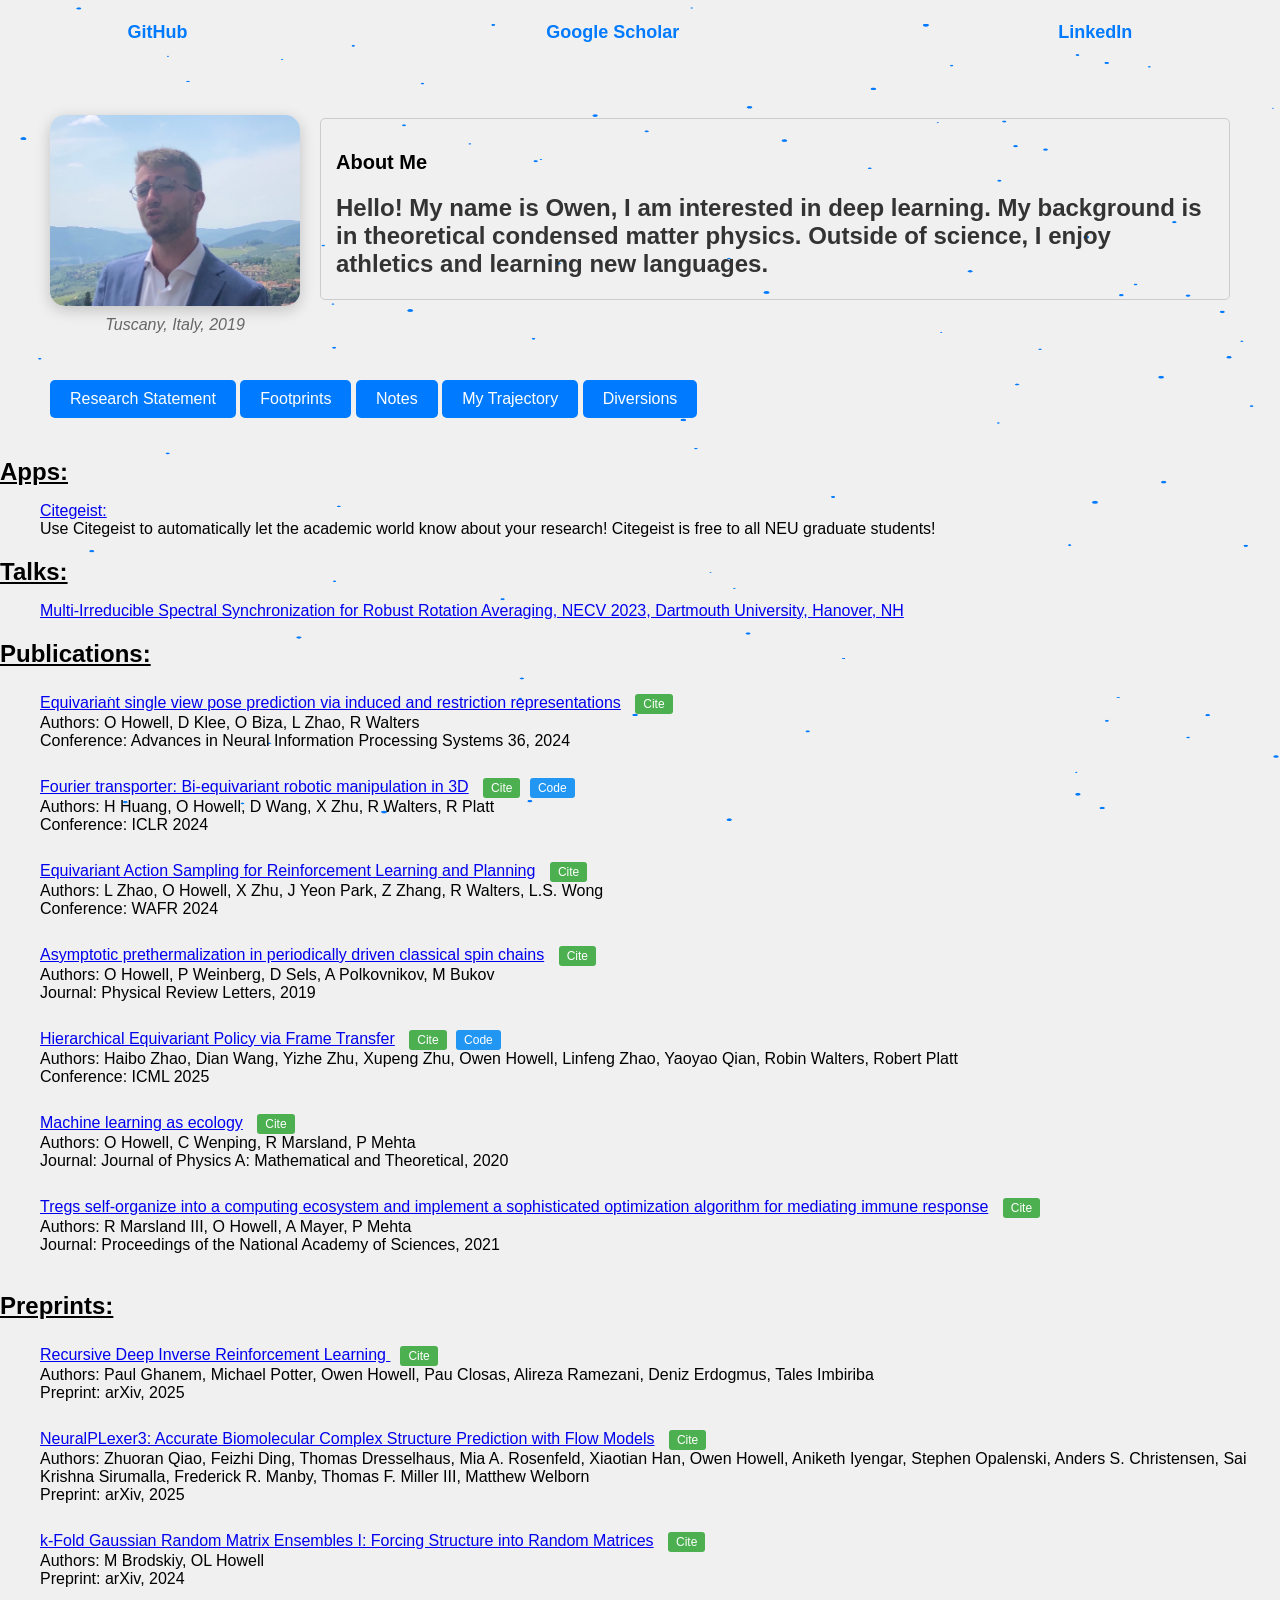
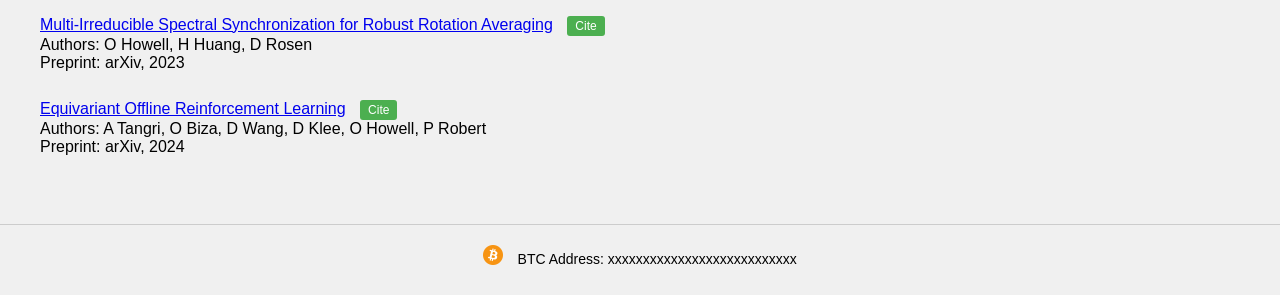
==== index.html @ 2f8e2d9c "update" ====
<!DOCTYPE html>
<html lang="en">
<head>
    <meta charset="UTF-8">
    <meta name="viewport" content="width=device-width, initial-scale=1.0">
    <title>See ya space cowboy</title>
    <style>
        body {
    margin: 0;
    overflow-y: auto; /* Enables vertical scrolling */
    font-family: Arial, sans-serif;
    background-color: #f0f0f0;
}


      #vectorField {
    position: absolute;
    top: 0;
    left: 0;
    width: 100%;
    height: 100%;
    z-index: -1;
}


        .content {
            position: relative;
            text-align: left;
            padding: 50px;
            z-index: 1;
            max-width: 1200px;
            margin: 0 auto;
        }

        .content img {
            max-width: 300px;
            border-radius: 15px;
            box-shadow: 0 4px 15px rgba(0, 0, 0, 0.2);
        }

        .content h1 {
            color: #333;
            margin-top: 20px;
            text-align: left;
        }

        .publications, .talks, .favorite-books, .footprints, .notes {
            margin-top: 20px;
            text-align: left;
        }

        .favorite-books-list, .footprints-gallery, .notes-list {
            display: none;
            list-style-type: none;
            padding: 0;
            margin-top: 10px;
            text-align: left;
        }

        .favorite-books-list li, .footprints-gallery li, .notes-list li {
            margin: 5px 0;
            text-align: left;
        }

        .trajectory-content {
            list-style-type: none;
            padding: 0;
            margin: 10px 0;
            text-align: left;
        }
        .trajectory-content li {
            margin: 5px 0;
            text-align: left;
        }


        button {
            margin-top: 10px;
            padding: 10px 20px;
            font-size: 16px;
            cursor: pointer;
            border: none;
            background-color: #007BFF;
            color: white;
            border-radius: 5px;
        }

        button:hover {
            background-color: #0056b3;
        }

        table {
            width: 100%;
            margin: 10px 0;
            text-align: center;
        }

        table td {
            padding: 10px;
        }

        table a {
            font-size: 18px;
            text-decoration: none;
            color: #007BFF;
            font-weight: bold;
        }

        table a:hover {
            text-decoration: underline;
        }

        .btc-section {
            text-align: left;
            margin-top: 50px;
        }

        .btc-section img {
            max-width: 100px;
            margin-bottom: 10px;
        }

        .btc-section p {
            font-size: 16px;
            color: #333;
        }

        /* Citation Modal Styles */
        .citation-modal {
            display: none;
            position: fixed;
            z-index: 1000;
            left: 0;
            top: 0;
            width: 100%;
            height: 100%;
            background-color: rgba(0,0,0,0.4);
        }

        .citation-modal-content {
            background-color: #fefefe;
            margin: 15% auto;
            padding: 20px;
            border: 1px solid #888;
            width: 80%;
            max-width: 600px;
            border-radius: 5px;
        }

        .citation-close {
            color: #aaa;
            float: right;
            font-size: 28px;
            font-weight: bold;
            cursor: pointer;
        }

        .citation-close:hover {
            color: black;
        }

        .cite-button {
            padding: 3px 8px;
            font-size: 12px;
            margin-left: 10px;
            background-color: #4CAF50;
            color: white;
            border: none;
            border-radius: 3px;
            cursor: pointer;
        }

        .cite-button:hover {
            background-color: #45a049;
        }

        .code-button {
            padding: 3px 8px;
            font-size: 12px;
            margin-left: 5px;
            background-color: #2196F3;
            color: white;
            border: none;
            border-radius: 3px;
            cursor: pointer;
        }

        .code-button:hover {
            background-color: #0b7dda;
        }

        .copy-button {
            padding: 5px 10px;
            font-size: 14px;
            margin-top: 10px;
            background-color: #2196F3;
            color: white;
            border: none;
            border-radius: 3px;
            cursor: pointer;
        }

        .copy-button:hover {
            background-color: #0b7dda;
        }

        .bibtex-content {
            background-color: #f5f5f5;
            padding: 15px;
            border-radius: 3px;
            font-family: monospace;
            white-space: pre-wrap;
            margin: 10px 0;
        }

        .publications h2, .talks h2, .favorite-books h2 {
            text-decoration: underline;
            margin-bottom: 15px;
        }

        .publications ul li, .talks ul li, .preprints ul li {
            margin-bottom: 15px;
        }
    </style>
</head>
<body>
    <table>
        <tr>
            <td><a href="https://github.com/owenhowell20" target="_blank">GitHub</a></td>
            <td><a href="https://scholar.google.com/citations?user=nPrWyREAAAAJ&hl=en" target="_blank">Google Scholar</a></td>
            <td><a href="https://www.linkedin.com/in/ohowell123/" target="_blank">LinkedIn</a></td>
        </tr>
    </table>


    <canvas id="vectorField"></canvas>



    <div class="content">
    <div style="display: flex; align-items: flex-start;">
    <div style="display: flex; flex-direction: column; align-items: center; margin-right: 20px;">
        <img src="photo.jpg" alt="Picture" style="max-width: 250px; max-height: 250px; border-radius: 15px; box-shadow: 0 4px 15px rgba(0, 0, 0, 0.2);">
        <p style="margin-top: 10px; font-style: italic; color: #666;">Tuscany, Italy, 2019</p>
    </div>
    <div style="border: 1px solid #ccc; padding: 15px; border-radius: 5px; margin-top: 3px; max-height: 150px; " >
        <h2 style="font-size: 20px;">About Me</h2>
        <h1 style="font-size: 24px;">Hello! My name is Owen, I am interested in deep learning. My background is in theoretical condensed matter physics. Outside of science, I enjoy athletics and learning new languages.</h1>
    </div>
    







    </div>



    
<div class="favorite-books">
<button onclick="toggleBooks()">Research Statement</button>
<button onclick="toggleFootprints()">Footprints</button>
<button onclick="toggleNotes()">Notes</button>
<button onclick="toggleTrajectory()">My Trajectory</button>
<button onclick="toggleDiversions()">Diversions</button>
<ul class="favorite-books-list" id="booksList">
<body>
    <h1 style="text-decoration: underline;">Neural Simulation</h1>
    <p>
    At the turn of the century, most of the laws of physics that govern the natural world had been established. 
    However, our ability to simulate the full complexity of these physical systems has remained elusive. Neural Network based simulation methods have the potential for fast simulation of physics of complex systems. The ability to simulate large, complex environments requires two key components:</p>
    <ul>
        <li>Neural scene representations</li>
        <li>Efficient generative training and inference</li>
    </ul>
    <p><strong>"Holy Grail":</strong> The ability to simulate a single human cell at ~2Å resolution </p>

    <h1 style="text-decoration: underline;">Neural Reasoning</h1>
    <p>
        Deep learning methods can now solve IMO/Putnam problems with considerable accuracy. 
        Computer-assisted proofs are an integral part of the mathematician's toolbox. 
        However, there appears to be no reason why neural methods need humans at all.
    </p>
    <p>
        Can problems in pure mathematics and theoretical physics be solved completely using neural reasoning 
        methods with no human 'hints'? I strongly suspect the answer is yes. Initially, machine learning methods 
        will require significant inductive bias to solve difficult problems. However, as both algorithms and 
        methods scale up, it may be possible to train a single model that can solve pr oblems that have confounded 
        humans since the dawn of history (e.g., the distribution of prime numbers) completely from scratch.
    </p>
    <p><strong>"Holy Grail":</strong> A human-verifiable proof of the Riemann Hypothesis, generated via a neural network.</p>
</body>
</ul>

<ul class="footprints-gallery" id="footprintsGallery" style="display: none; list-style-type: none; padding: 0; margin: 0; gap: 10px;">
<li>
    <div style="display: flex; flex-direction: column; align-items: center;">
        <img src="nyc.png" alt="Photo 1" style="max-width: 200px;"/>
        <p style="margin-top: 5px; font-style: italic; color: #666; font-size: 9px; line-height: 1.2;">NYC with good friend and collaborator <a href="https://lfzhao.com" target="_blank" style="color: #666; text-decoration: underline;">Linfeng Zhao</a></p>
    </div>
</li>
<li>
    <div style="display: flex; flex-direction: column; align-items: center;">
        <img src="shack.png" alt="Photo 2" style="max-width: 200px;"/>
        <p style="margin-top: 5px; font-style: italic; color: #666; font-size: 10px; line-height: 1.2;">In front of shack, central PA</p>
    </div>
</li>
<li>
    <div style="display: flex; flex-direction: column; align-items: center;">
        <img src="NOLA.png" alt="Photo 3" style="max-width: 200px;"/>
        <p style="margin-top: 5px; font-style: italic; color: #666; font-size: 10px; line-height: 1.2;">New Orleans for NeurIPS 2023 with good<br>friends and collaborators <a href="https://www.dianwang.io" target="_blank" style="color: #666; text-decoration: underline;">Dian Wang</a> and <a href="https://jypark0.github.io" target="_blank" style="color: #666; text-decoration: underline;">John Park</a></p>
    </div>
</li>
<li>
    <div style="display: flex; flex-direction: column; align-items: center;">
        <img src="nola_2024" alt="Photo 4" style="max-width: 200px;"/>
        <p style="margin-top: 5px; font-style: italic; color: #666; font-size: 10px; line-height: 1.2;">NOLA 2024</p>
    </div>
</li>
</ul>

            <ul class="notes-list" id="notesList" style="display: none; list-style-type: none; padding: 0; margin: 0; gap: 10px;">
            <li> I occasionally write down some of my thoughts. These notes are intended more for me than anyone else. That being said, if you think something is unclear or incorrect, or are interested in speaking, please drop me a line at howell.o@northeastern.edu.  </li>
            <li> <a href="On_Representations_of_Compact_Groups.pdf" target="_blank">Notes on Representation Theory of Compact Groups </a> </li>
            <li> <a href="RFC_Duals.pdf" target="_blank"> On Dual Groups of Ribbon Fusion Categories </a> </li>
            <li> <a href="RandomTensors.pdf" target="_blank"> Concentration Inequalities and Tensor Networks </a> </li>
            </ul>

           <div id="diversionsContent" style="display: none;">
            <h2 style="text-decoration: underline;">Diversions</h2>
            
            <h3 style="text-decoration: underline;">Books</h3>
            <p>I read mostly about politics and history.</p>
            <ul>
                <li><a href="https://mises.org/library/human-action-0" target="_blank">Human Action</a> by Ludwig von Mises. Written in 1940, this book is a classic in Austrian economics. It is probably the best argument for the free market system ever written. </li>
                <li><a href="https://ia801806.us.archive.org/12/items/america-against-america/America%20Against%20America.pdf" target="_blank">America Against America</a> by Wang Huning. This book is a classic in understanding modern Chinese politics. Since the late 1990s, Wang is one of the main idealogical leaders of the Chinese Communist Party. </li>
                <li><a href="https://eclass.asfa.gr/modules/document/file.php/AHT4113/Διάφορα/1.%20Mircea_Eliade%20A%20History%20of%20Religious%20Ideas%20--%20From%20the%20Stone%20Age%20to%20the%20Eleusinian%20Mysteries.pdf" target="_blank">A History of Religious Ideas</a> by Mircea Eliade</li>
                <li><a href="https://www.intuganda.org/wp-content/uploads/kanzu_intug/class24/From-Third-World-to-First-World_The-Singapore-Story-1965-2000-Lee-Kwan-Yew.pdf" target="_blank">From Third World to First</a> by Lee Kuan Yew. Lee Kuan Yew is the founder of Singapore. Under his leadership, Singapore went from a third world country to a first world country in a matter of decades. There is a (actually apocryphal, he never said it) quote attributed to Lee Kuan Yew that I really like: "The history of civilization is a perpetual challenge on each side by fascism and socialism/communism, the same way that Odysseus found himself between between Scylla and Charybdis"  - <a href="https://www.youtube.com/watch?v=kGDqLeRuyCA" target="_blank">Politics is not a game of cards...</a></li>
                <li><a href="https://mises.org/library/progress-and-decline" target="_blank">Progress and Decline</a> by Hans-Hermann Hoppe. Hoppe was a libertarian philosopher who was heavily influenced by the work of Ludwig von Mises. </li>
                <li><a href="https://archive.org/details/world-order-kissinger" target="_blank">World Order</a> by Henry Kissinger. This book lays out what many viewed as the role of the United States during the Cold War.</li>
                <li><a href="https://dokumen.pub/park-chung-hee-and-modern-korea-9780674659865-0674659864.html" target="_blank">Park Chung Hee and Modern Korea. This books is, in my opinion, the best background for understanding modern South Korean politics. I hope that US-South Korean diplomatic relations can be strengthened in the future.</a></li>
            </ul>
            
            <h3 style="text-decoration: underline;">Music</h3>
            <ul>
                <li><a href="https://www.youtube.com/watch?v=vOvXhyldUko&list=RDvOvXhyldUko&start_radio=1" target="_blank">Symphony No.5</a> by Mahler (Abbado, Lucerne Festival Orchestra 2004). This is my favorite symphony. </li>
                <li><a href="https://www.youtube.com/watch?v=XSsRrlM3tNg&list=RDXSsRrlM3tNg&start_radio=1" target="_blank">Клетка</a></li>
                <li><a href="https://www.youtube.com/watch?v=FDFqzVy2nI0" target="_blank">late night vibes</a> - Calm Vaporwave/Deep Ambient mix</li>
                <li><a href="https://www.youtube.com/watch?v=sA7BPdZgxGk&list=RDsA7BPdZgxGk&start_radio=1" target="_blank">Symphony No 3</a> by Mahler (Leonard Bernstein, 1972)</li>
                <li><a href="https://www.youtube.com/watch?v=EIQ6wLUeXN8&list=RDEIQ6wLUeXN8&start_radio=1" target="_blank">Fahrenheit</a></li>
                <li><a href="https://www.youtube.com/watch?v=amKt8ttja1E&list=RDamKt8ttja1E&start_radio=1" target="_blank">Nightstalker</a> and <a href="https://www.youtube.com/watch?v=-KkQrc7k00A&list=RD-KkQrc7k00A&start_radio=1" target="_blank">floating museum</a> from Ghost In The Shell (1995)</li>
                <li><a href="https://www.youtube.com/watch?v=tMgkt9jdjTU&list=RDtMgkt9jdjTU&start_radio=1" target="_blank">Kyoto</a>, <a href="https://www.youtube.com/watch?v=stgrSjynPKs&list=RDstgrSjynPKs&start_radio=1" target="_blank">Hurt</a>, and <a href="https://www.youtube.com/watch?v=ibcvCQs_Seg&list=RDibcvCQs_Seg&start_radio=1" target="_blank">UNKNOWN DEATH 2002</a> by Yung Lean</li>
                <li><a href="https://www.youtube.com/watch?v=nu58T7_9e1A&list=RDnu58T7_9e1A&start_radio=1" target="_blank">Filosofem</a>, <a href="https://www.youtube.com/watch?v=jyUeLgKrS50&list=RDjyUeLgKrS50&start_radio=1" target="_blank">War (Cover)</a>, <a href="https://www.youtube.com/watch?v=MYDBar-0M_4&list=RDMYDBar-0M_4&start_radio=1" target="_blank">War (instrumental)</a>, and <a href="https://www.youtube.com/watch?v=9emO9qo4FwE&list=RDjyUeLgKrS50&index=22" target="_blank">Freezing Moon</a> by Burzum</li>
                <li><a href="https://www.youtube.com/watch?v=zbQjtm-20Ak&list=RDzbQjtm-20Ak&start_radio=1" target="_blank">Boards of Canada - Music Has The Right To Children</a></li>
            </ul>
            
            <h3 style="text-decoration: underline;">Speeches</h3>
            <ul>
                <li><a href="https://www.youtube.com/watch?v=ouRbkBAOGEw" target="_blank">Kennedy Speech 1961 at Rice University</a> - "We choose to go to the Moon"</li>
                <li><a href="https://www.youtube.com/watch?v=cyZoUfNsUl8" target="_blank">Eisenhower Farewell Address</a> - Military Industrial Complex. This speech was President Eisenhower's warning about the dangers of the military industrial complex. </li>
                <li><a href="https://www.youtube.com/watch?v=REKbaA6USy4" target="_blank">Competition is for Losers</a> - Peter Thiel</li>
                <li><a href="https://www.youtube.com/watch?v=QC_3xnVOBjk" target="_blank">A World Split Apart</a> - Alexander Solzhenitsyn (Harvard Address)</li>
                <li><a href="https://www.youtube.com/watch?v=Qd4LJcSz8Vk" target="_blank">Nixon on Environmentalism</a> - Richard Nixon</li>
            </ul>

            <h3 style="text-decoration: underline;">Lectures</h3>
            <ul>
                <li><a href="https://www.youtube.com/watch?v=uIWUya3QfOQ" target="_blank">Introduction to Chern Simons Theory and Topology</a> - Edward Witten</li>
                <li><a href="https://www.youtube.com/watch?v=EjsVaRoAYUg" target="_blank">Reflection groups and monodromy</a> - Peter Sarnak (The Vinberg Lecture)</li>
            </ul>

            <h3 style="text-decoration: underline;">Films</h3>
            <ul>
                <li><a href="https://www.youtube.com/watch?v=eogpIG53Cis" target="_blank">Ghost in the Shell (1995)</a></li>
                <li><a href="https://www.youtube.com/watch?v=Auj_u7wEyw8" target="_blank">Akira (1988)</a></li>
                <li><a href="https://www.youtube.com/watch?v=04P1dCLvc_0" target="_blank">Blade Runner (1982)</a> - Soundtrack: <a href="https://www.youtube.com/watch?v=eSA3Q0Jf43Y&list=RDeSA3Q0Jf43Y&start_radio=1" target="_blank">Blade Runner Soundtrack</a>, <a href="https://www.youtube.com/watch?v=9qcjHLuoSXY&list=PLAA422C11A1F18EBA" target="_blank">Blade Runner Soundtrack Extended</a></li>
                <li><a href="https://www.youtube.com/watch?v=BGeW6Nc6IMQ" target="_blank">The Matrix (1999)</a></li>
                <li><a href="https://www.youtube.com/watch?v=LDsk1GVCvDo" target="_blank">Tron (1982)</a></li>
            </ul>

            <h3 style="text-decoration: underline;">Other</h3>
            <ul>
                <li><a href="https://www.youtube.com/watch?v=kkVV8MGiN-E" target="_blank">Ramon Dekkers vs Den Muangsurin</a></li>
                <li><a href="https://www.youtube.com/watch?v=Bo5OV_OPQMY" target="_blank">Rittidej Kerdpayak vs Neung Ubon Sit Lerchai</a></li>
                <li><a href="https://www.youtube.com/watch?v=gYZlYcHlWZ8" target="_blank">Superlek Sorn Esarn vs Rainbow Sor Prantalay</a></li>
                <li><a href="https://www.youtube.com/watch?v=OyQQu_xgSfM" target="_blank">Lamnamoon Sor Sumalee vs Rittidej Kerdpayak</a> </li>
                <li><a href="https://www.youtube.com/watch?v=B0ungmJ-KAo" target="_blank">Ramon Dekkers vs Coban 2</a></li>
                <li><a href="https://www.youtube.com/watch?v=zX9nETSWS-g" target="_blank">Neuthoranee Tongraja vs Den Muangsurin</a></li>
            </ul>

        </div>

        <ul class="trajectory-content" id="trajectoryContent" style="display: none;">
            <li>Education: <a href="https://www.bu.edu" target="_blank">BU</a> → <a href="https://www.uchicago.edu" target="_blank">University of Chicago</a> → <a href="https://www.northeastern.edu" target="_blank">NEU</a></li>
            <li>Professional Experience: <a href="https://www.mpib-berlin.mpg.de" target="_blank">Max Planck Institute</a> → <a href="https://www.iambic.ai" target="_blank">Iambic</a> → <a href="https://rai-inst.com" target="_blank">Boston Dynamics AI Institute</a></li>
            <li>Research Summary: I am interested in deep learning, specifically applied to problems in physical science.</li>
            <li>Special Thanks: I would like to express my sincere gratitude to the National Science Foundation (and the U.S. taxpayer) for generous financial support.</li>
            </ul>



        </div>



        <button id="backToPublications" style="display:none;" onclick="showPublications()">Back to Publications</button>
    </div>



<div class="publications" id="publications" style="margin-top: -30px;">

<h2 style="text-decoration: underline;">Apps:</h2>

<ul>
<a href="https://citegeist.vercel.app/login" target="_blank">
Citegeist:
</a>
<br>
Use Citegeist to automatically let the academic world know about your research! Citegeist is free to all NEU graduate students! <br>
</ul>



<h2 style="text-decoration: underline;">Talks:</h2>
<ul>
    <a href="https://www.youtube.com/watch?v=cNdU0BSmRq4" target="_blank">
        Multi-Irreducible Spectral Synchronization for Robust Rotation Averaging, NECV 2023, Dartmouth University, Hanover, NH
    </a>
</ul>
    
<h2 style="text-decoration: underline;">Publications:</h2>
<ul>

<a href="https://proceedings.neurips.cc/paper_files/paper/2023/hash/93b3d975f9a2448964a906199db98a9d-Abstract-Conference.html" target="_blank">Equivariant single view pose prediction via induced and restriction representations</a>
<button class="cite-button" onclick="openCitationModal('neurips2023')">Cite</button><br>
Authors: O Howell, D Klee, O Biza, L Zhao, R Walters<br>
Conference: Advances in Neural Information Processing Systems 36, 2024<br><br>

<a href="https://haojhuang.github.io/fourtran_page/" target="_blank">Fourier transporter: Bi-equivariant robotic manipulation in 3D</a>
<button class="cite-button" onclick="openCitationModal('iclr2024')">Cite</button>
<button class="code-button" onclick="window.open('https://github.com/owenhowell20/fourtran', '_blank')">Code</button><br>
Authors: H Huang, O Howell, D Wang, X Zhu, R Walters, R Platt<br>
Conference: ICLR 2024<br><br>

<a href="https://www.arxiv.org/abs/2412.12237" target="_blank">Equivariant Action Sampling for Reinforcement Learning and Planning</a>
<button class="cite-button" onclick="openCitationModal('wafr2024')">Cite</button><br>
Authors: L Zhao, O Howell, X Zhu, J Yeon Park, Z Zhang, R Walters,  L.S. Wong<br>
Conference: WAFR 2024<br><br>

<a href="https://journals.aps.org/prl/abstract/10.1103/PhysRevLett.122.010602" target="_blank">Asymptotic prethermalization in periodically driven classical spin chains</a>
<button class="cite-button" onclick="openCitationModal('prl2019')">Cite</button><br>
Authors: O Howell, P Weinberg, D Sels, A Polkovnikov, M Bukov<br>
Journal: Physical Review Letters, 2019<br><br>

<a href="https://arxiv.org/abs/2502.05728" target="_blank">Hierarchical Equivariant Policy via Frame Transfer</a>
<button class="cite-button" onclick="openCitationModal('icml2025')">Cite</button>
<button class="code-button" onclick="window.open('https://github.com/owenhowell20/hierarchical-equivariant-policy', '_blank')">Code</button><br>
Authors: Haibo Zhao, Dian Wang, Yizhe Zhu, Xupeng Zhu, Owen Howell, Linfeng Zhao, Yaoyao Qian, Robin Walters, Robert Platt<br>
Conference: ICML 2025 <br><br>


<a href="https://iopscience.iop.org/article/10.1088/1751-8121/ab956e/meta" target="_blank">Machine learning as ecology</a>
<button class="cite-button" onclick="openCitationModal('jpa2020')">Cite</button><br>
Authors: O Howell, C Wenping, R Marsland, P Mehta<br>
Journal: Journal of Physics A: Mathematical and Theoretical, 2020<br><br>


<a href="https://www.pnas.org/content/118/1/e2011709118" target="_blank">Tregs self-organize into a computing ecosystem and implement a sophisticated optimization algorithm for mediating immune response</a>
<button class="cite-button" onclick="openCitationModal('pnas2021')">Cite</button><br>
Authors: R Marsland III, O Howell, A Mayer, P Mehta<br>
Journal: Proceedings of the National Academy of Sciences, 2021<br><br>

</ul>


<h2 style="text-decoration: underline;">Preprints:</h2>
<ul>

<a href="https://arxiv.org/abs/2504.13241" target="_blank">Recursive Deep Inverse Reinforcement Learning </a>
<button class="cite-button" onclick="openCitationModal('arxiv2025_rdirl')">Cite</button><br>
Authors: Paul Ghanem, Michael Potter, Owen Howell, Pau Closas, Alireza Ramezani, Deniz Erdogmus, Tales Imbiriba <br>
Preprint: arXiv, 2025<br><br>

<a href="https://arxiv.org/abs/2412.10743" target="_blank">NeuralPLexer3: Accurate Biomolecular Complex Structure Prediction with Flow Models</a>
<button class="cite-button" onclick="openCitationModal('arxiv2025_neuralplexer')">Cite</button><br>
Authors: Zhuoran Qiao, Feizhi Ding, Thomas Dresselhaus, Mia A. Rosenfeld, Xiaotian Han, Owen Howell, Aniketh Iyengar, Stephen Opalenski, Anders S. Christensen, Sai Krishna Sirumalla, Frederick R. Manby, Thomas F. Miller III, Matthew Welborn<br>
Preprint: arXiv, 2025<br><br>

<a href="https://arxiv.org/abs/2405.01727" target="_blank">k-Fold Gaussian Random Matrix Ensembles I: Forcing Structure into Random Matrices</a>
<button class="cite-button" onclick="openCitationModal('arxiv2024_kfold')">Cite</button><br>
Authors: M Brodskiy, OL Howell<br>
Preprint: arXiv, 2024<br><br>

<a href="https://arxiv.org/abs/2311.16544" target="_blank">Multi-Irreducible Spectral Synchronization for Robust Rotation Averaging</a>
<button class="cite-button" onclick="openCitationModal('arxiv2023_multiirreducible')">Cite</button><br>
Authors: O Howell, H Huang, D Rosen<br>
Preprint: arXiv, 2023<br><br>

<a href="https://arxiv.org/abs/2406.13961" target="_blank">Equivariant Offline Reinforcement Learning</a>
<button class="cite-button" onclick="openCitationModal('arxiv2024_equivariant')">Cite</button><br>
Authors: A Tangri, O Biza, D Wang, D Klee, O Howell, P Robert<br>
Preprint: arXiv, 2024<br><br>
</ul>






</div>

        



    <script>
        const canvas = document.getElementById('vectorField');
        const ctx = canvas.getContext('2d');

        function resizeCanvas() {
    canvas.width = document.documentElement.scrollWidth; // Full page width
    canvas.height = document.documentElement.scrollHeight; // Full page height
    }

       // Resize the canvas initially and whenever the window resizes
    resizeCanvas();
    window.addEventListener('resize', resizeCanvas);




    const particles = [];

    function createParticles() {
    particles.length = 0; // Clear existing particles
    const particleCount = Math.max(100, Math.ceil((canvas.width * canvas.height) / 50000)); // Dynamic count
    for (let i = 0; i < particleCount; i++) {
        particles.push({
            x: Math.random() * canvas.width,
            y: Math.random() * canvas.height,
            vx: Math.random() * 2 - 1,
            vy: Math.random() * 2 - 1,
            size: Math.random() * 2 + 1
        });
    }
}



        function drawParticles() {
            ctx.clearRect(0, 0, canvas.width, canvas.height);

            particles.forEach(p => {
                ctx.beginPath();
                ctx.arc(p.x, p.y, p.size, 0, Math.PI * 2);
                ctx.fillStyle = '#007BFF';
                ctx.fill();
                ctx.closePath();

                p.x += p.vx;
                p.y += p.vy;

                if (p.x < 0 || p.x > canvas.width) p.vx *= -1;
                if (p.y < 0 || p.y > canvas.height) p.vy *= -1;
            });
        }

        function interactParticles(mouseX, mouseY) {
            particles.forEach(p => {
                const dx = p.x - mouseX;
                const dy = p.y - mouseY;
                const dist = Math.sqrt(dx * dx + dy * dy);

                if (dist < 150) {
                    const angle = Math.atan2(dy, dx);
                    const force = (150 - dist) / 150;
                    p.vx += Math.cos(angle) * force * 2;
                    p.vy += Math.sin(angle) * force * 2;
                }
            });
        }

        function toggleTrajectory() {
            const trajectoryContent = document.getElementById('trajectoryContent');
            const publications = document.getElementById('publications');
            const booksList = document.getElementById('booksList');
            const footprintsGallery = document.getElementById('footprintsGallery');
            const notesList = document.getElementById('notesList');
            const diversionsContent = document.getElementById('diversionsContent');
            const backButton = document.getElementById('backToPublications');

            // Hide all other sections
            publications.style.display = 'none';
            booksList.style.display = 'none';
            footprintsGallery.style.display = 'none';
            notesList.style.display = 'none';
            diversionsContent.style.display = 'none';

            // Show trajectory section
            trajectoryContent.style.display = 'block';
            backButton.style.display = 'block';
        }

        function toggleBooks() {
            const booksList = document.getElementById('booksList');
            const publications = document.getElementById('publications');
            const footprintsGallery = document.getElementById('footprintsGallery');
            const notesList = document.getElementById('notesList');
            const trajectoryContent = document.getElementById('trajectoryContent');
            const diversionsContent = document.getElementById('diversionsContent');
            const backButton = document.getElementById('backToPublications');

            // Hide all other sections
            publications.style.display = 'none';
            footprintsGallery.style.display = 'none';
            notesList.style.display = 'none';
            trajectoryContent.style.display = 'none';
            diversionsContent.style.display = 'none';

            // Toggle books section
            booksList.style.display = booksList.style.display === 'none' ? 'block' : 'block';
            backButton.style.display = 'block';
        }

        function toggleFootprints() {
            const footprintsGallery = document.getElementById('footprintsGallery');
            const publications = document.getElementById('publications');
            const booksList = document.getElementById('booksList');
            const notesList = document.getElementById('notesList');
            const trajectoryContent = document.getElementById('trajectoryContent');
            const diversionsContent = document.getElementById('diversionsContent');
            const backButton = document.getElementById('backToPublications');

            // Hide all other sections
            publications.style.display = 'none';
            booksList.style.display = 'none';
            notesList.style.display = 'none';
            trajectoryContent.style.display = 'none';
            diversionsContent.style.display = 'none';

            // Toggle footprints section
            footprintsGallery.style.display = footprintsGallery.style.display === 'none' ? 'flex' : 'flex';
            backButton.style.display = 'block';
        }

        function toggleNotes() {
            const notesList = document.getElementById('notesList');
            const publications = document.getElementById('publications');
            const booksList = document.getElementById('booksList');
            const footprintsGallery = document.getElementById('footprintsGallery');
            const trajectoryContent = document.getElementById('trajectoryContent');
            const diversionsContent = document.getElementById('diversionsContent');
            const backButton = document.getElementById('backToPublications');

            // Hide all other sections
            publications.style.display = 'none';
            booksList.style.display = 'none';
            footprintsGallery.style.display = 'none';
            trajectoryContent.style.display = 'none';
            diversionsContent.style.display = 'none';

            // Toggle notes section
            notesList.style.display = notesList.style.display === 'none' ? 'block' : 'block';
            backButton.style.display = 'block';
        }

        function toggleDiversions() {
            const diversionsContent = document.getElementById('diversionsContent');
            const publications = document.getElementById('publications');
            const booksList = document.getElementById('booksList');
            const footprintsGallery = document.getElementById('footprintsGallery');
            const notesList = document.getElementById('notesList');
            const trajectoryContent = document.getElementById('trajectoryContent');
            const backButton = document.getElementById('backToPublications');

            // Hide all other sections
            publications.style.display = 'none';
            booksList.style.display = 'none';
            footprintsGallery.style.display = 'none';
            notesList.style.display = 'none';
            trajectoryContent.style.display = 'none';

            // Toggle diversions section
            diversionsContent.style.display = diversionsContent.style.display === 'none' ? 'block' : 'block';
            backButton.style.display = 'block';
        }

        function showPublications() {
            const publications = document.getElementById('publications');
            const booksList = document.getElementById('booksList');
            const footprintsGallery = document.getElementById('footprintsGallery');
            const notesList = document.getElementById('notesList');
            const trajectoryContent = document.getElementById('trajectoryContent');
            const diversionsContent = document.getElementById('diversionsContent');
            const backButton = document.getElementById('backToPublications');

            // Show publications and hide all other sections
            publications.style.display = 'block';
            booksList.style.display = 'none';
            footprintsGallery.style.display = 'none';
            notesList.style.display = 'none';
            trajectoryContent.style.display = 'none';
            diversionsContent.style.display = 'none';
            backButton.style.display = 'none';
        }

                  // Account for mouse movement in relation to the scroll position
        document.addEventListener('mousemove', (event) => {
            const mouseX = event.clientX + window.scrollX; // Include horizontal scroll
            const mouseY = event.clientY + window.scrollY; // Include vertical scroll
            interactParticles(mouseX, mouseY);
        });

        createParticles();
        setInterval(drawParticles, 16);

        document.querySelectorAll('a').forEach(link => {
            link.addEventListener('click', function(event) {
                event.stopPropagation(); // Prevents interference from other event handlers
            });
        });
    </script>

    <!-- Citation Modal -->
    <div id="citationModal" class="citation-modal">
        <div class="citation-modal-content">
            <span class="citation-close" onclick="closeCitationModal()">&times;</span>
            <h3>BibTeX Citation</h3>
            <div id="bibtexContent" class="bibtex-content"></div>
            <button class="copy-button" onclick="copyToClipboard()">Copy to Clipboard</button>
        </div>
    </div>

    <script>
        // Citation data object
        const citations = {
            'neurips2023': `@inproceedings{howell2023equivariant,
  title={Equivariant single view pose prediction via induced and restriction representations},
  author={Howell, Owen and Klee, Daniel and Biza, Ondrej and Zhao, Linfeng and Walters, Robin},
  booktitle={Advances in Neural Information Processing Systems},
  year={2024}
}`,
            'iclr2024': `@inproceedings{huang2024fourier,
  title={Fourier transporter: Bi-equivariant robotic manipulation in 3D},
  author={Huang, Hao and Howell, Owen and Wang, Dian and Zhu, Xupeng and Walters, Robin and Platt, Robert},
  booktitle={International Conference on Learning Representations},
  year={2024}
}`,
            'wafr2024': `@inproceedings{zhao2024equivariant,
  title={Equivariant Action Sampling for Reinforcement Learning and Planning},
  author={Zhao, Linfeng and Howell, Owen and Zhu, Xupeng and Park, J Yeon and Zhang, Zhenyu and Walters, Robin and Wong, L.S.},
  booktitle={Workshop on the Algorithmic Foundations of Robotics},
  year={2024}
}`,
            'prl2019': `@article{howell2019asymptotic,
  title={Asymptotic prethermalization in periodically driven classical spin chains},
  author={Howell, Owen and Weinberg, Phillip and Sels, Dries and Polkovnikov, Anatoli and Bukov, Marin},
  journal={Physical Review Letters},
  volume={122},
  number={1},
  pages={010602},
  year={2019},
  publisher={APS}
}`,
            'icml2025': `@inproceedings{zhao2025hierarchical,
  title={Hierarchical Equivariant Policy via Frame Transfer},
  author={Zhao, Haibo and Wang, Dian and Zhu, Yizhe and Zhu, Xupeng and Howell, Owen and Zhao, Linfeng and Qian, Yaoyao and Walters, Robin and Platt, Robert},
  booktitle={International Conference on Machine Learning},
  year={2025}
}`,
            'jpa2020': `@article{howell2020machine,
  title={Machine learning as ecology},
  author={Howell, Owen and Wenping, Chen and Marsland, Robert and Mehta, Pankaj},
  journal={Journal of Physics A: Mathematical and Theoretical},
  year={2020},
  publisher={IOP Publishing}
}`,
            'pnas2021': `@article{marsland2021tregs,
  title={Tregs self-organize into a computing ecosystem and implement a sophisticated optimization algorithm for mediating immune response},
  author={Marsland III, Robert and Howell, Owen and Mayer, Aleena and Mehta, Pankaj},
  journal={Proceedings of the National Academy of Sciences},
  volume={118},
  number={1},
  pages={e2011709118},
  year={2021},
  publisher={National Acad Sciences}
}`,
            'arxiv2025_rdirl': `@article{ghanem2025recursive,
  title={Recursive Deep Inverse Reinforcement Learning},
  author={Ghanem, Paul and Potter, Michael and Howell, Owen and Closas, Pau and Ramezani, Alireza and Erdogmus, Deniz and Imbiriba, Tales},
  journal={arXiv preprint arXiv:2504.13241},
  year={2025}
}`,
            'arxiv2025_neuralplexer': `@article{qiao2025neuralplexer3,
  title={NeuralPLexer3: Accurate Biomolecular Complex Structure Prediction with Flow Models},
  author={Qiao, Zhuoran and Ding, Feizhi and Dresselhaus, Thomas and Rosenfeld, Mia A. and Han, Xiaotian and Howell, Owen and Iyengar, Aniketh and Opalenski, Stephen and Christensen, Anders S. and Sirumalla, Sai Krishna and Manby, Frederick R. and Miller III, Thomas F. and Welborn, Matthew},
  journal={arXiv preprint arXiv:2412.10743},
  year={2025}
}`,
            'arxiv2024_kfold': `@article{brodskiy2024kfold,
  title={k-Fold Gaussian Random Matrix Ensembles I: Forcing Structure into Random Matrices},
  author={Brodskiy, M and Howell, OL},
  journal={arXiv preprint arXiv:2405.01727},
  year={2024}
}`,
            'arxiv2023_multiirreducible': `@article{howell2023multiirreducible,
  title={Multi-Irreducible Spectral Synchronization for Robust Rotation Averaging},
  author={Howell, Owen and Huang, Hao and Rosen, David},
  journal={arXiv preprint arXiv:2311.16544},
  year={2023}
}`,
            'arxiv2024_equivariant': `@article{tangri2024equivariant,
  title={Equivariant Offline Reinforcement Learning},
  author={Tangri, A and Biza, O and Wang, D and Klee, D and Howell, O and Robert, P},
  journal={arXiv preprint arXiv:2406.13961},
  year={2024}
}`
        };

        // Function to open citation modal
        function openCitationModal(citationKey) {
            const modal = document.getElementById('citationModal');
            const bibtexContent = document.getElementById('bibtexContent');
            bibtexContent.textContent = citations[citationKey];
            modal.style.display = 'block';
        }

        // Function to close citation modal
        function closeCitationModal() {
            const modal = document.getElementById('citationModal');
            modal.style.display = 'none';
        }

        // Function to copy BibTeX to clipboard
        function copyToClipboard() {
            const bibtexContent = document.getElementById('bibtexContent');
            navigator.clipboard.writeText(bibtexContent.textContent)
                .then(() => {
                    const copyButton = document.querySelector('.copy-button');
                    const originalText = copyButton.textContent;
                    copyButton.textContent = 'Copied!';
                    setTimeout(() => {
                        copyButton.textContent = originalText;
                    }, 2000);
                })
                .catch(err => {
                    console.error('Failed to copy text: ', err);
                });
        }

        // Close modal when clicking outside
        window.onclick = function(event) {
            const modal = document.getElementById('citationModal');
            if (event.target == modal) {
                closeCitationModal();
            }
        }
    </script>

    <div class="btc-section" style="text-align: center; margin-top: 50px; padding: 20px; border-top: 1px solid #ccc;">
        <img src="Bitcoin.svg.png" alt="Bitcoin Logo" style="max-width: 20px; vertical-align: middle;">
        <span style="margin-left: 10px; font-size: 14px;">BTC Address: xxxxxxxxxxxxxxxxxxxxxxxxxxx</span>
    </div>
</body>
</html>
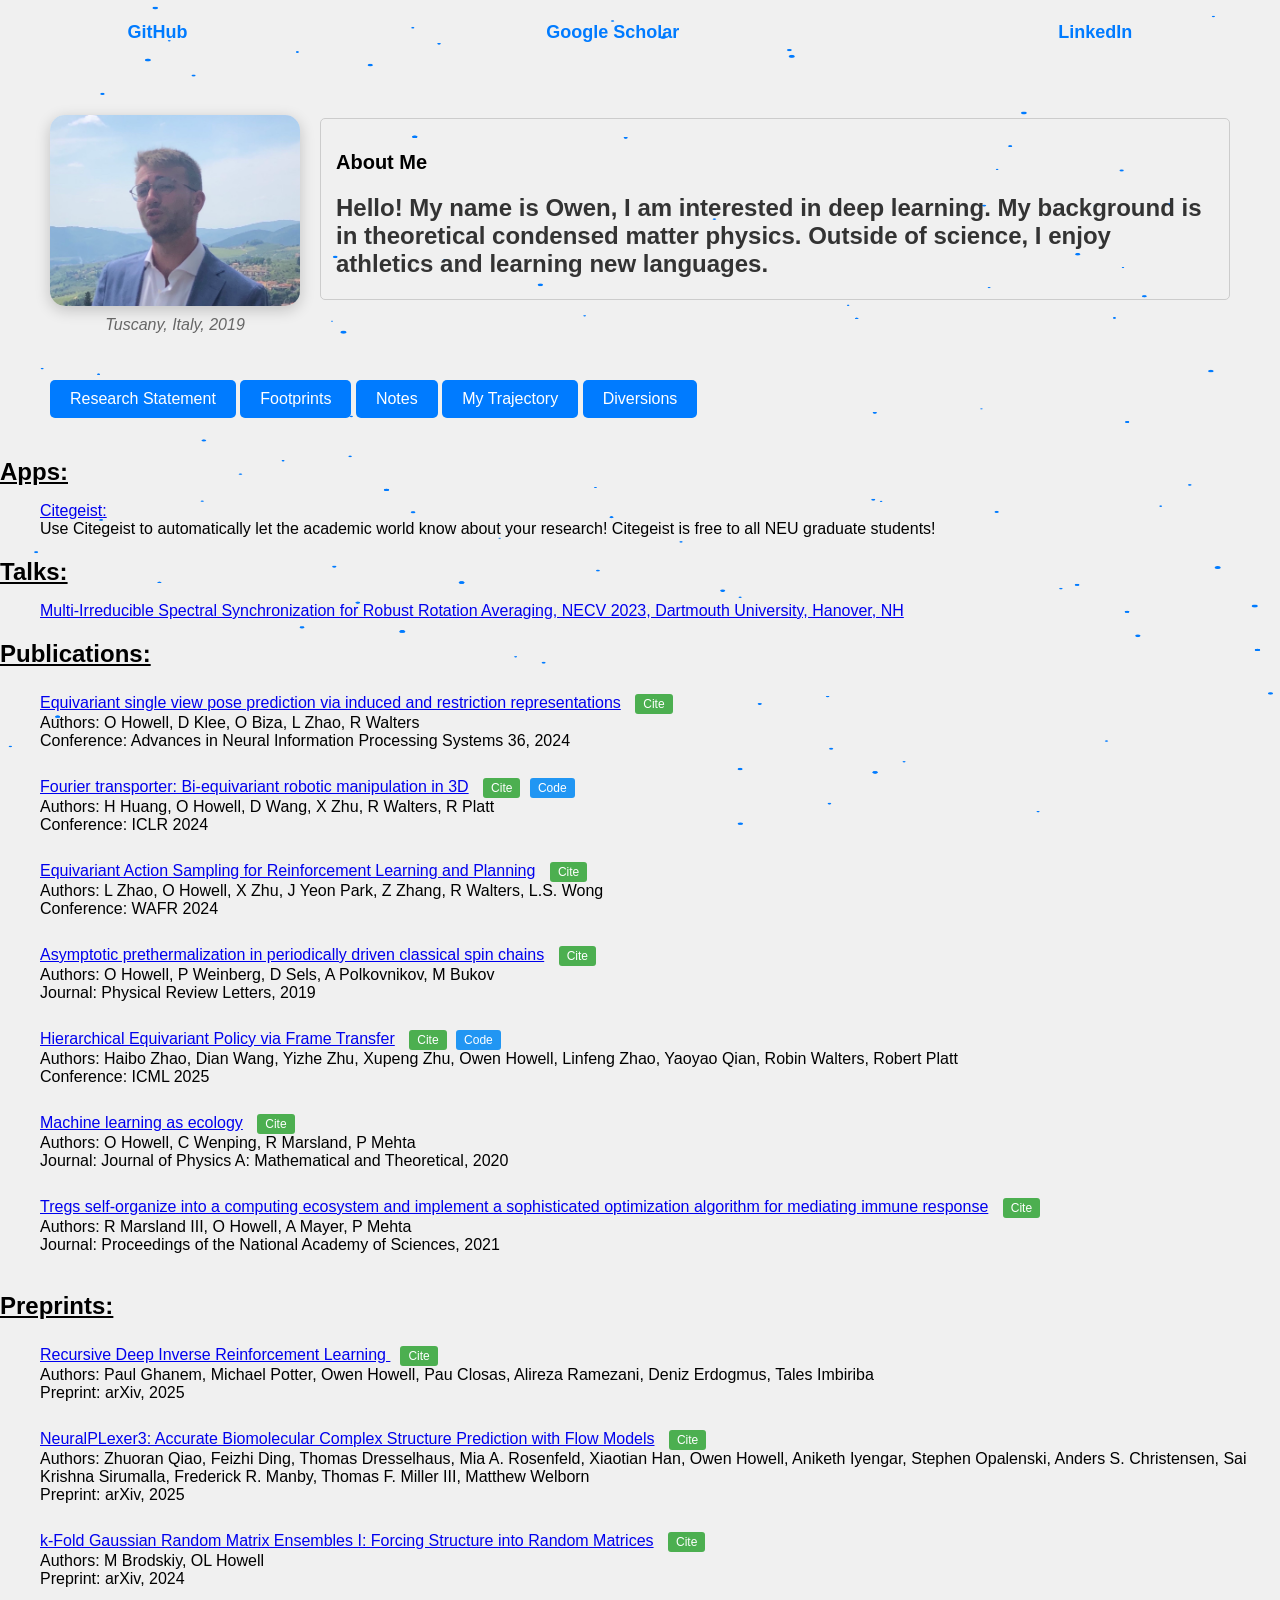
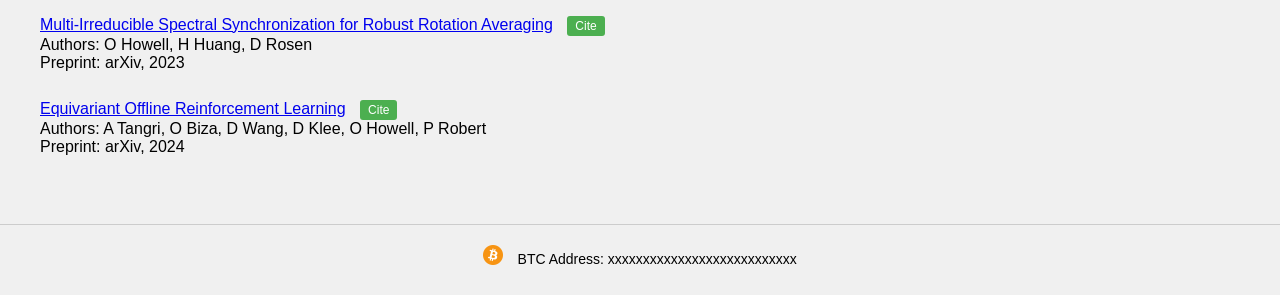
==== commit 1a683723: "update" ====
--- a/index.html
+++ b/index.html
@@ -377,8 +377,8 @@
                 <li><a href="https://www.youtube.com/watch?v=eogpIG53Cis" target="_blank">Ghost in the Shell (1995)</a></li>
                 <li><a href="https://www.youtube.com/watch?v=Auj_u7wEyw8" target="_blank">Akira (1988)</a></li>
                 <li><a href="https://www.youtube.com/watch?v=04P1dCLvc_0" target="_blank">Blade Runner (1982)</a> - Soundtrack: <a href="https://www.youtube.com/watch?v=eSA3Q0Jf43Y&list=RDeSA3Q0Jf43Y&start_radio=1" target="_blank">Blade Runner Soundtrack</a>, <a href="https://www.youtube.com/watch?v=9qcjHLuoSXY&list=PLAA422C11A1F18EBA" target="_blank">Blade Runner Soundtrack Extended</a></li>
-                <li><a href="https://www.youtube.com/watch?v=BGeW6Nc6IMQ" target="_blank">The Matrix (1999)</a></li>
-                <li><a href="https://www.youtube.com/watch?v=LDsk1GVCvDo" target="_blank">Tron (1982)</a></li>
+                <li><a href="https://www.youtube.com/watch?v=BGeW6Nc6IMQ" target="_blank">Strangeness Minus Three</a></li>
+                <li><a href="https://www.youtube.com/watch?v=LDsk1GVCvDo" target="_blank">Ghost in the Shell</a></li>
             </ul>
 
             <h3 style="text-decoration: underline;">Other</h3>
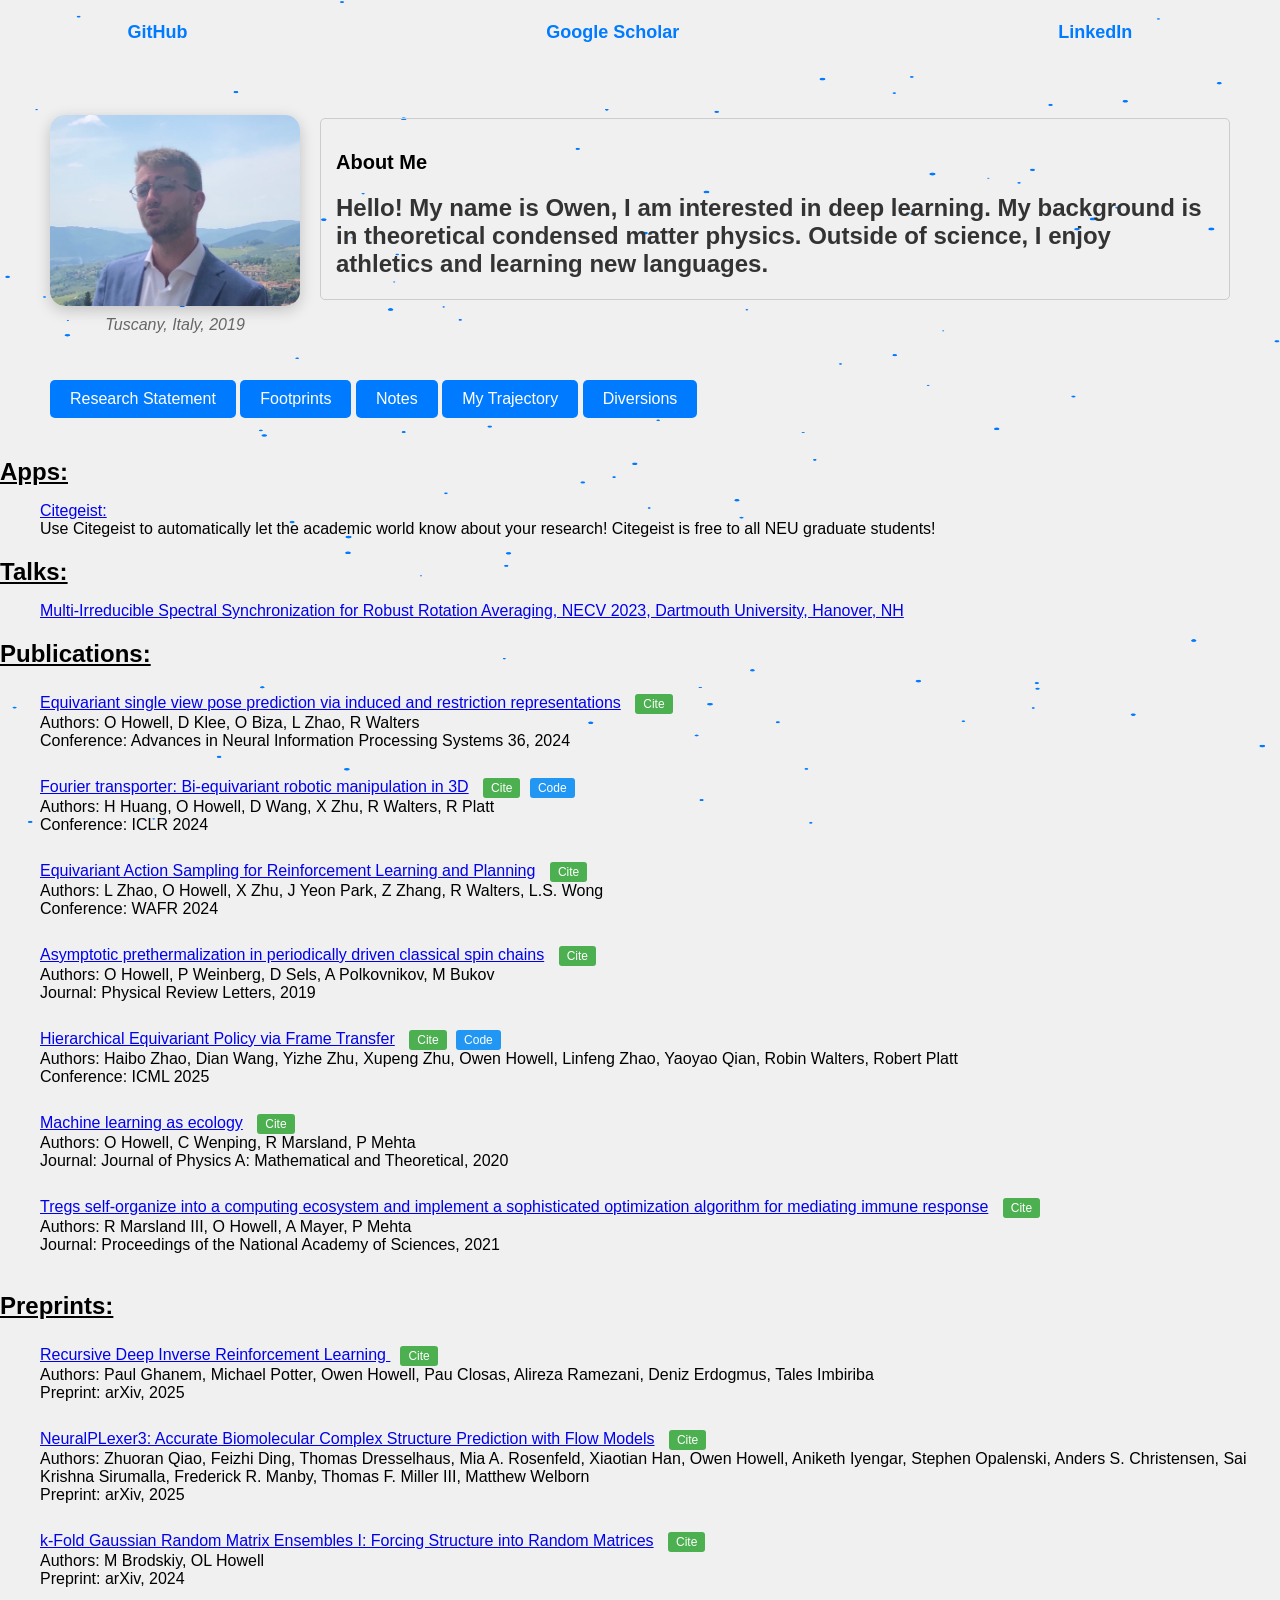
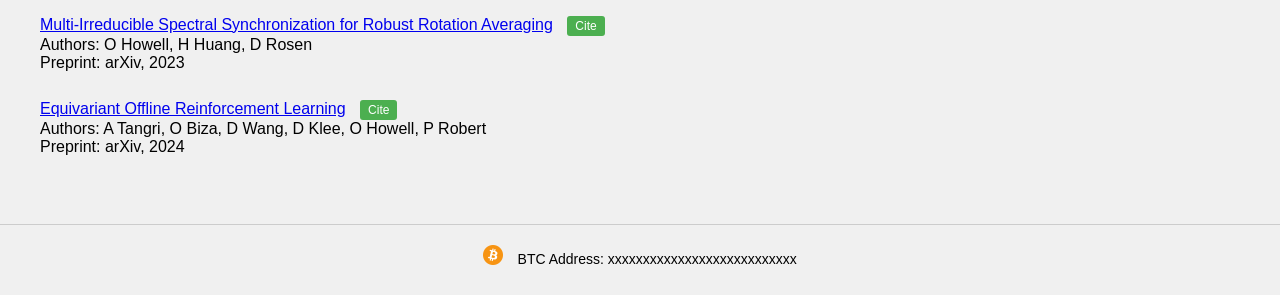
==== commit 43b57f82: "update" ====
--- a/index.html
+++ b/index.html
@@ -374,9 +374,9 @@
 
             <h3 style="text-decoration: underline;">Films</h3>
             <ul>
-                <li><a href="https://www.youtube.com/watch?v=eogpIG53Cis" target="_blank">Ghost in the Shell (1995)</a></li>
-                <li><a href="https://www.youtube.com/watch?v=Auj_u7wEyw8" target="_blank">Akira (1988)</a></li>
-                <li><a href="https://www.youtube.com/watch?v=04P1dCLvc_0" target="_blank">Blade Runner (1982)</a> - Soundtrack: <a href="https://www.youtube.com/watch?v=eSA3Q0Jf43Y&list=RDeSA3Q0Jf43Y&start_radio=1" target="_blank">Blade Runner Soundtrack</a>, <a href="https://www.youtube.com/watch?v=9qcjHLuoSXY&list=PLAA422C11A1F18EBA" target="_blank">Blade Runner Soundtrack Extended</a></li>
+                <li><a href="https://www.youtube.com/watch?v=eogpIG53Cis" target="_blank">Blade Runner (1982)</a></li>
+                <li><a href="https://www.youtube.com/watch?v=Auj_u7wEyw8" target="_blank">White Sun of the Desert</a></li>
+                <li><a href="https://www.youtube.com/watch?v=04P1dCLvc_0" target="_blank">La Dolce Vita</a> - Soundtrack: <a href="https://www.youtube.com/watch?v=eSA3Q0Jf43Y&list=RDeSA3Q0Jf43Y&start_radio=1" target="_blank">La Dolce Vita Soundtrack</a>, <a href="https://www.youtube.com/watch?v=9qcjHLuoSXY&list=PLAA422C11A1F18EBA" target="_blank">La Dolce Vita Soundtrack Extended</a></li>
                 <li><a href="https://www.youtube.com/watch?v=BGeW6Nc6IMQ" target="_blank">Strangeness Minus Three</a></li>
                 <li><a href="https://www.youtube.com/watch?v=LDsk1GVCvDo" target="_blank">Ghost in the Shell</a></li>
             </ul>
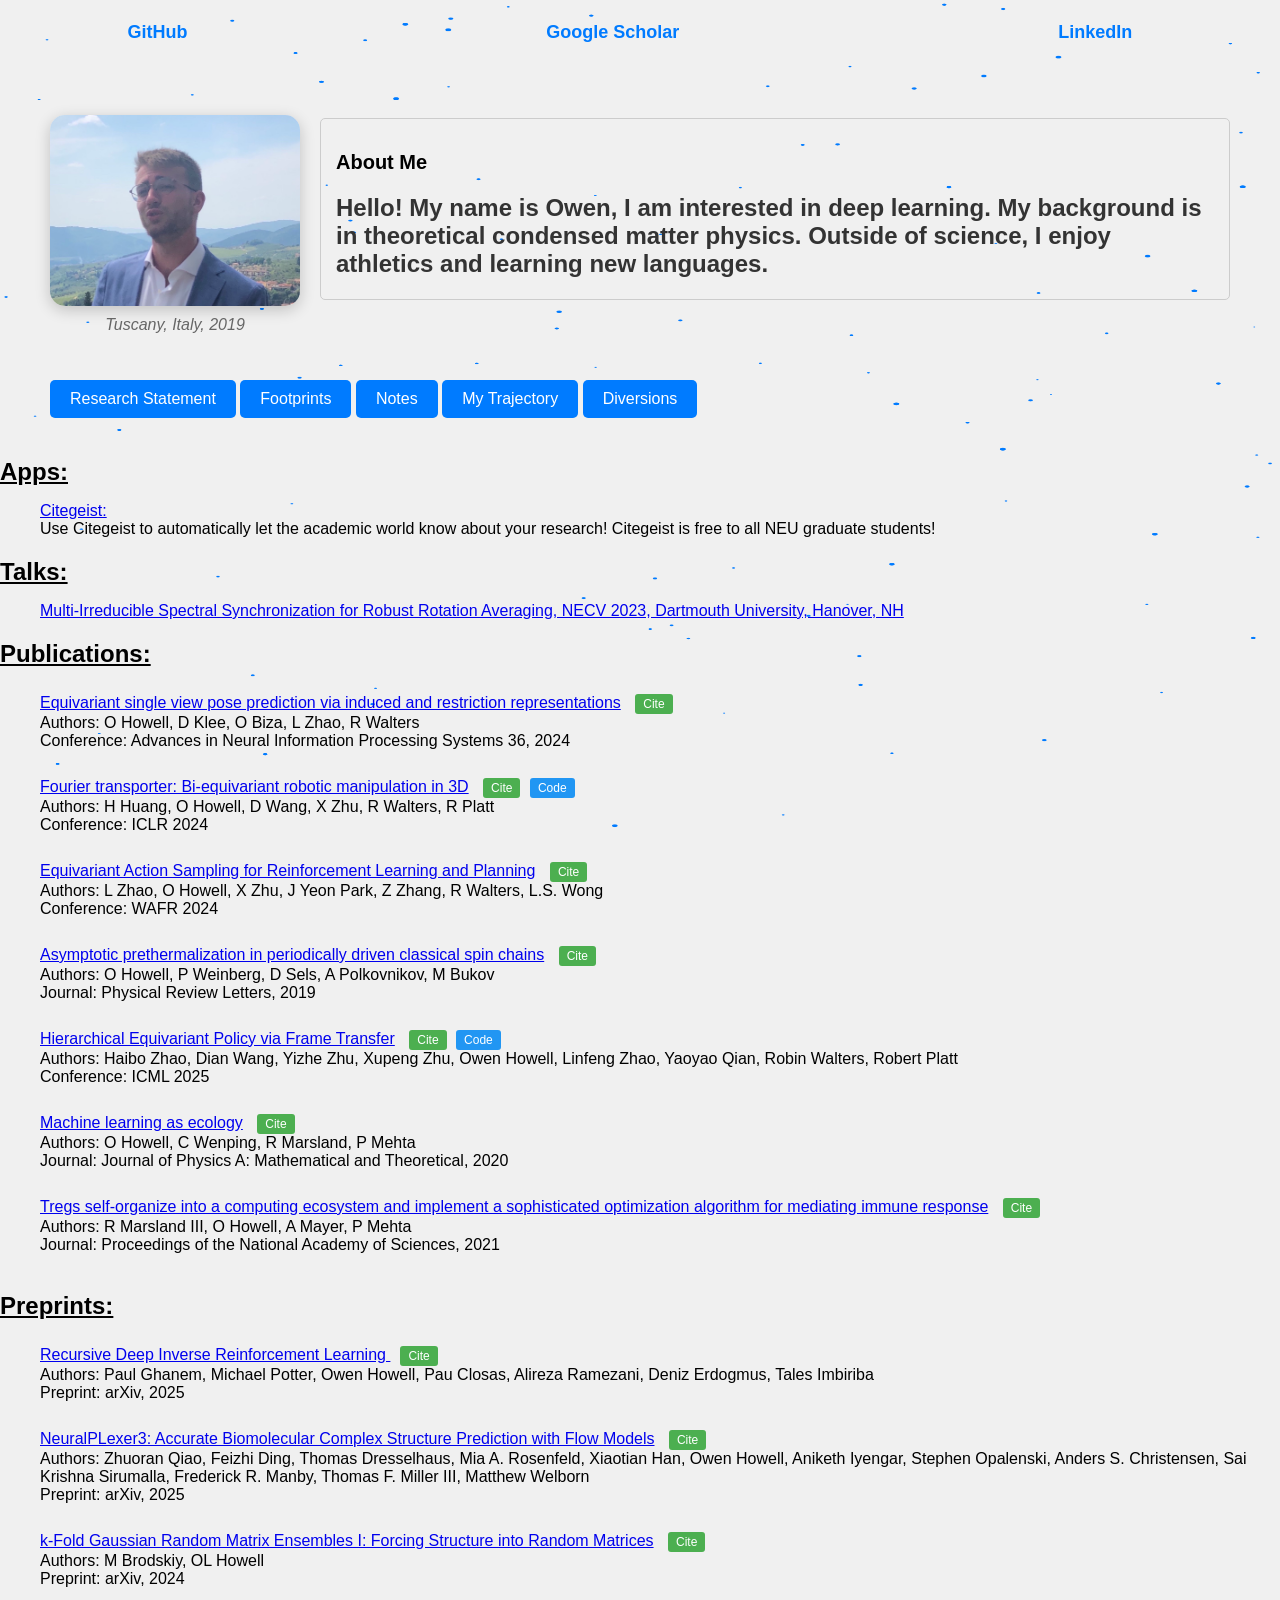
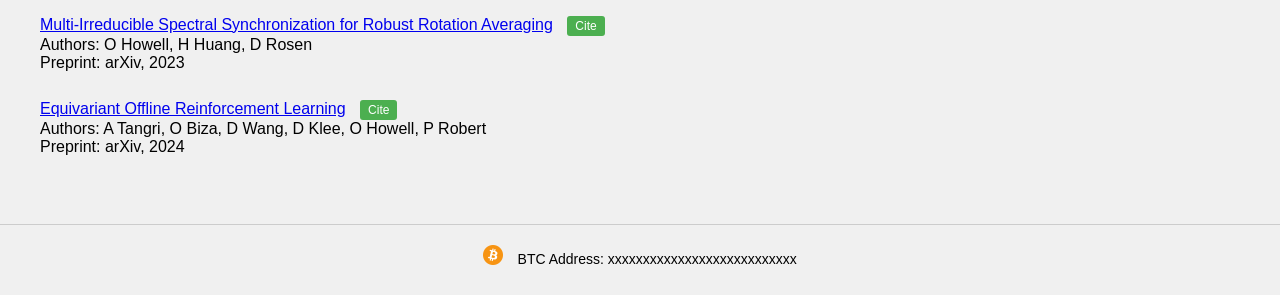
==== commit ef7894cd: "update" ====
--- a/index.html
+++ b/index.html
@@ -354,7 +354,7 @@
                 <li><a href="https://www.youtube.com/watch?v=amKt8ttja1E&list=RDamKt8ttja1E&start_radio=1" target="_blank">Nightstalker</a> and <a href="https://www.youtube.com/watch?v=-KkQrc7k00A&list=RD-KkQrc7k00A&start_radio=1" target="_blank">floating museum</a> from Ghost In The Shell (1995)</li>
                 <li><a href="https://www.youtube.com/watch?v=tMgkt9jdjTU&list=RDtMgkt9jdjTU&start_radio=1" target="_blank">Kyoto</a>, <a href="https://www.youtube.com/watch?v=stgrSjynPKs&list=RDstgrSjynPKs&start_radio=1" target="_blank">Hurt</a>, and <a href="https://www.youtube.com/watch?v=ibcvCQs_Seg&list=RDibcvCQs_Seg&start_radio=1" target="_blank">UNKNOWN DEATH 2002</a> by Yung Lean</li>
                 <li><a href="https://www.youtube.com/watch?v=nu58T7_9e1A&list=RDnu58T7_9e1A&start_radio=1" target="_blank">Filosofem</a>, <a href="https://www.youtube.com/watch?v=jyUeLgKrS50&list=RDjyUeLgKrS50&start_radio=1" target="_blank">War (Cover)</a>, <a href="https://www.youtube.com/watch?v=MYDBar-0M_4&list=RDMYDBar-0M_4&start_radio=1" target="_blank">War (instrumental)</a>, and <a href="https://www.youtube.com/watch?v=9emO9qo4FwE&list=RDjyUeLgKrS50&index=22" target="_blank">Freezing Moon</a> by Burzum</li>
-                <li><a href="https://www.youtube.com/watch?v=zbQjtm-20Ak&list=RDzbQjtm-20Ak&start_radio=1" target="_blank">Boards of Canada - Music Has The Right To Children</a></li>
+                <li><a href="https://www.youtube.com/watch?v=zbQjtm-20Ak&list=RDzbQjtm-20Ak&start_radio=1" target="_blank">bladee - RED CROSS</a></li>
             </ul>
             
             <h3 style="text-decoration: underline;">Speeches</h3>
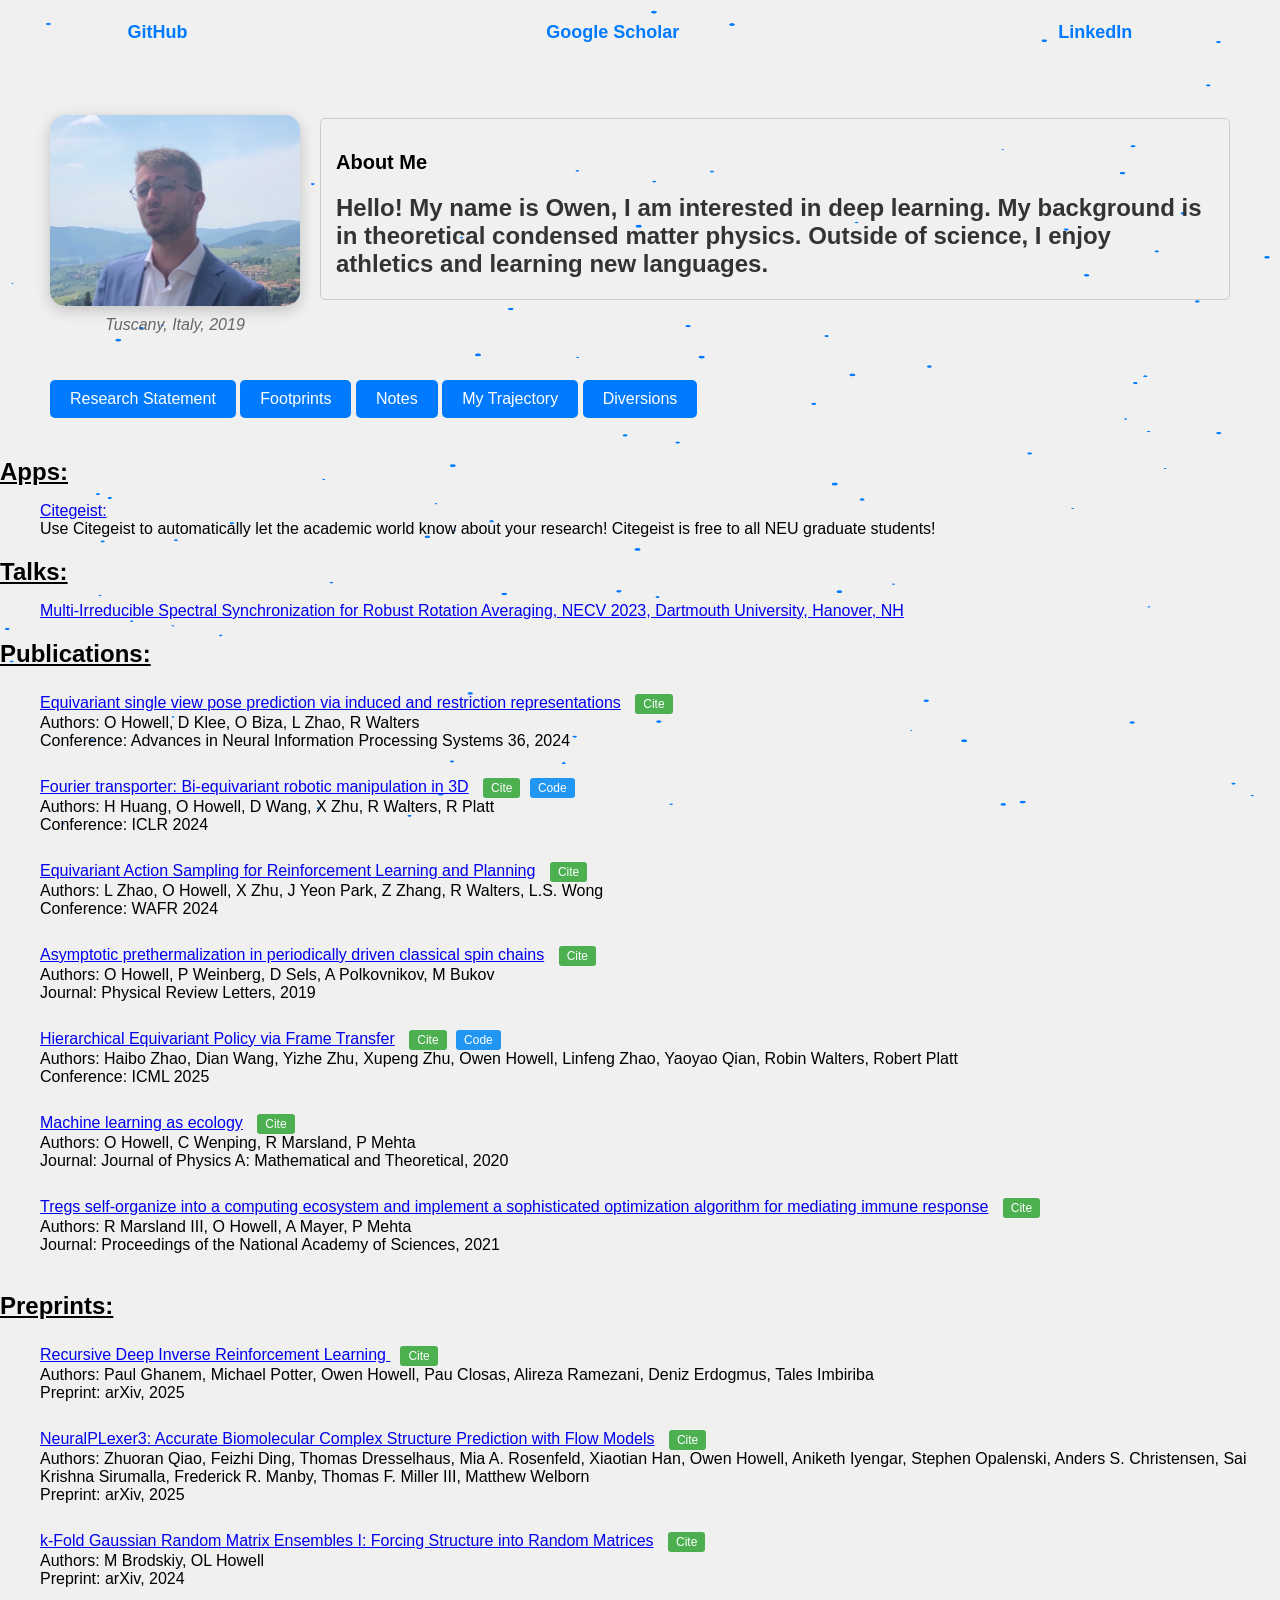
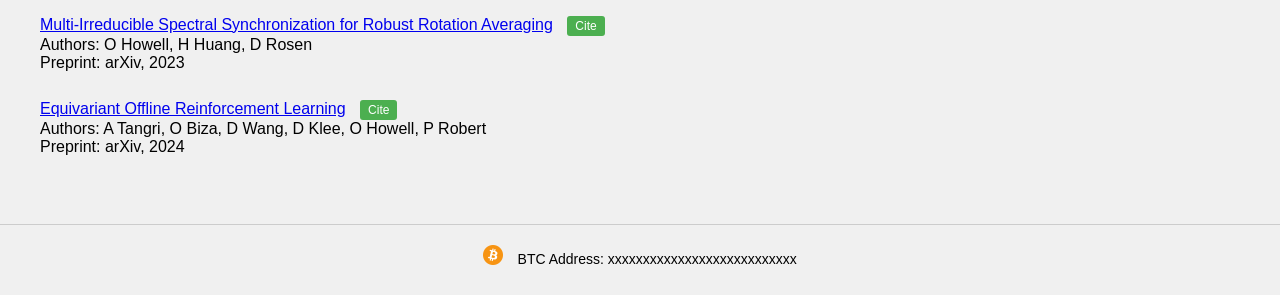
==== commit a25612a2: "update" ====
--- a/index.html
+++ b/index.html
@@ -220,6 +220,10 @@
 
         .publications ul li, .talks ul li, .preprints ul li {
             margin-bottom: 15px;
+        }
+
+        #diversionsContent ul li {
+            margin-bottom: 20px;
         }
     </style>
 </head>
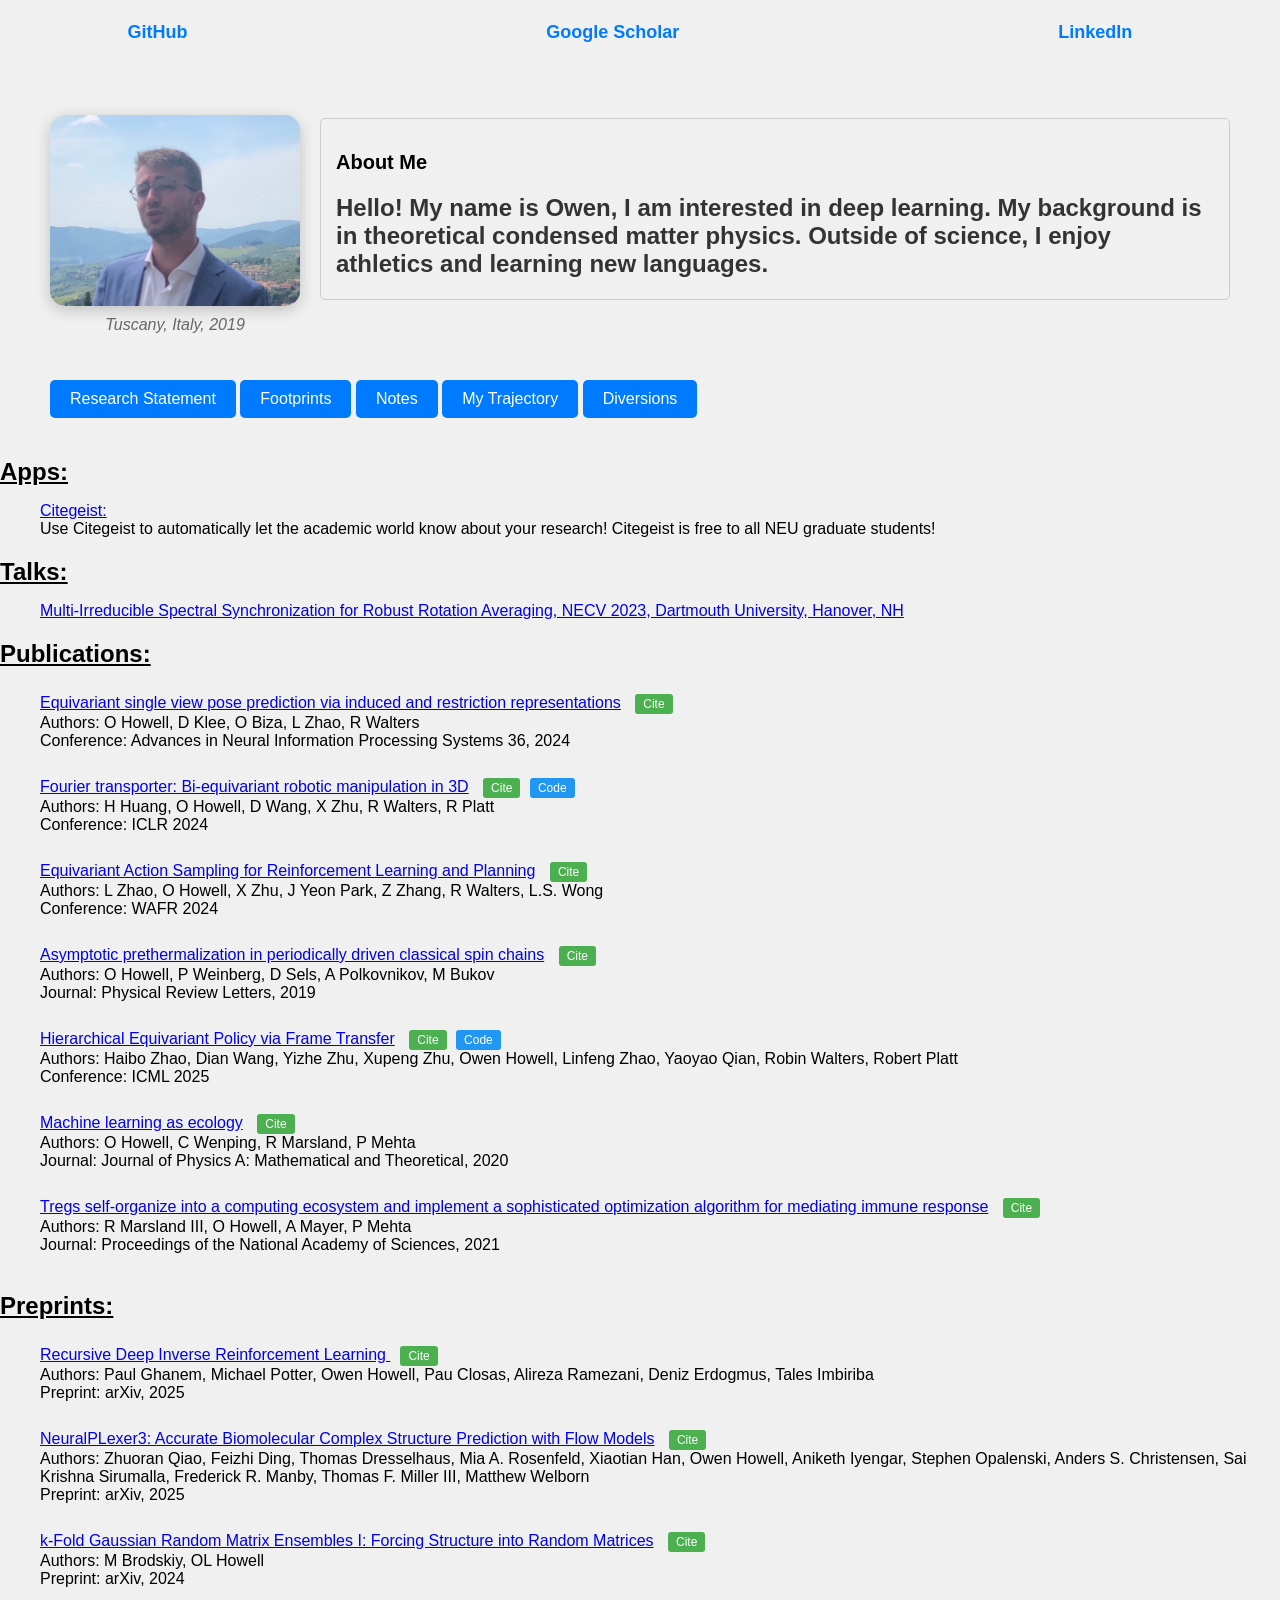
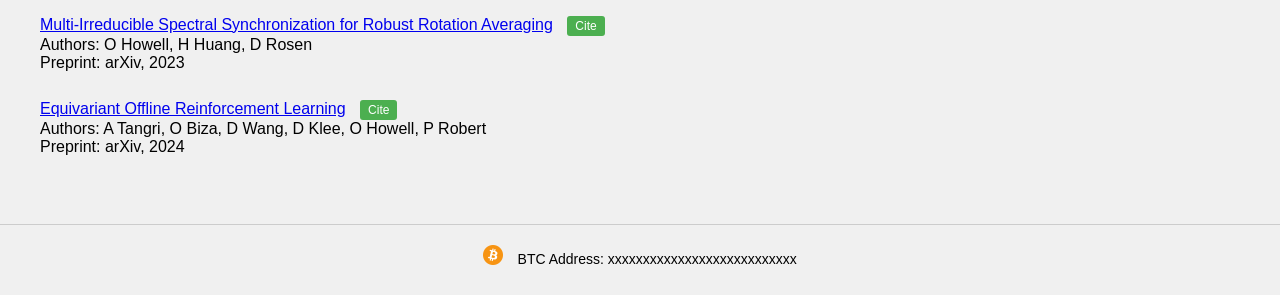
==== commit e8793950: "update" ====
--- a/index.html
+++ b/index.html
@@ -350,11 +350,10 @@
             
             <h3 style="text-decoration: underline;">Music</h3>
             <ul>
-                <li><a href="https://www.youtube.com/watch?v=vOvXhyldUko&list=RDvOvXhyldUko&start_radio=1" target="_blank">Symphony No.5</a> by Mahler (Abbado, Lucerne Festival Orchestra 2004). This is my favorite symphony. </li>
-                <li><a href="https://www.youtube.com/watch?v=XSsRrlM3tNg&list=RDXSsRrlM3tNg&start_radio=1" target="_blank">Клетка</a></li>
+                <li><a href="https://www.youtube.com/watch?v=vOvXhyldUko&list=RDvOvXhyldUko&start_radio=1" target="_blank">Symphony No.5</a> and <a href="https://www.youtube.com/watch?v=sA7BPdZgxGk&list=RDsA7BPdZgxGk&start_radio=1" target="_blank">Symphony No 3</a> by Mahler (Abbado, Lucerne Festival Orchestra 2004; Leonard Bernstein, 1972). Symphony No.5 is my favorite symphony.</li>
+                <li><a href="https://www.youtube.com/watch?v=XSsRrlM3tNg&list=RDXSsRrlM3tNg&start_radio=1" target="_blank">Клетка</a> by Molchat Doma</li>
                 <li><a href="https://www.youtube.com/watch?v=FDFqzVy2nI0" target="_blank">late night vibes</a> - Calm Vaporwave/Deep Ambient mix</li>
-                <li><a href="https://www.youtube.com/watch?v=sA7BPdZgxGk&list=RDsA7BPdZgxGk&start_radio=1" target="_blank">Symphony No 3</a> by Mahler (Leonard Bernstein, 1972)</li>
-                <li><a href="https://www.youtube.com/watch?v=EIQ6wLUeXN8&list=RDEIQ6wLUeXN8&start_radio=1" target="_blank">Fahrenheit</a></li>
+                <li><a href="https://www.youtube.com/watch?v=EIQ6wLUeXN8&list=RDEIQ6wLUeXN8&start_radio=1" target="_blank">Fahrenheit</a> by Neon Nox</li>
                 <li><a href="https://www.youtube.com/watch?v=amKt8ttja1E&list=RDamKt8ttja1E&start_radio=1" target="_blank">Nightstalker</a> and <a href="https://www.youtube.com/watch?v=-KkQrc7k00A&list=RD-KkQrc7k00A&start_radio=1" target="_blank">floating museum</a> from Ghost In The Shell (1995)</li>
                 <li><a href="https://www.youtube.com/watch?v=tMgkt9jdjTU&list=RDtMgkt9jdjTU&start_radio=1" target="_blank">Kyoto</a>, <a href="https://www.youtube.com/watch?v=stgrSjynPKs&list=RDstgrSjynPKs&start_radio=1" target="_blank">Hurt</a>, and <a href="https://www.youtube.com/watch?v=ibcvCQs_Seg&list=RDibcvCQs_Seg&start_radio=1" target="_blank">UNKNOWN DEATH 2002</a> by Yung Lean</li>
                 <li><a href="https://www.youtube.com/watch?v=nu58T7_9e1A&list=RDnu58T7_9e1A&start_radio=1" target="_blank">Filosofem</a>, <a href="https://www.youtube.com/watch?v=jyUeLgKrS50&list=RDjyUeLgKrS50&start_radio=1" target="_blank">War (Cover)</a>, <a href="https://www.youtube.com/watch?v=MYDBar-0M_4&list=RDMYDBar-0M_4&start_radio=1" target="_blank">War (instrumental)</a>, and <a href="https://www.youtube.com/watch?v=9emO9qo4FwE&list=RDjyUeLgKrS50&index=22" target="_blank">Freezing Moon</a> by Burzum</li>
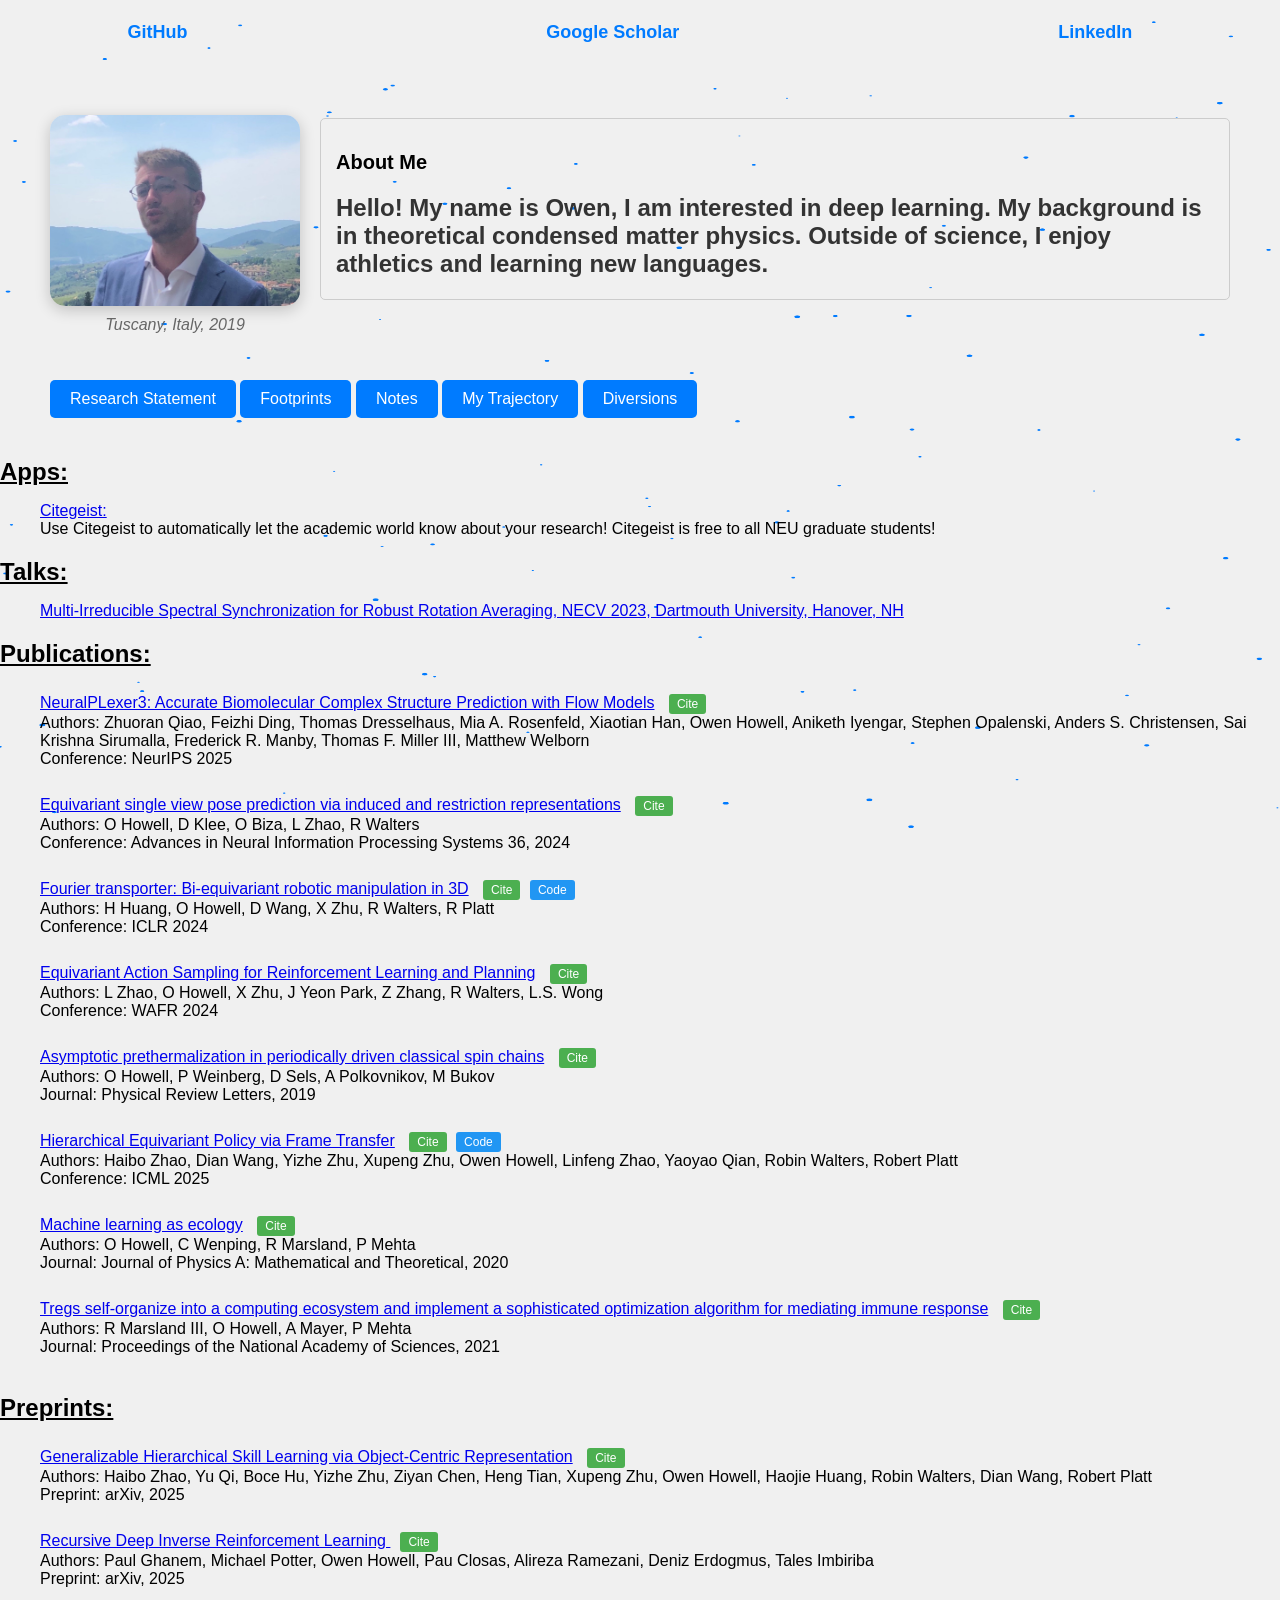
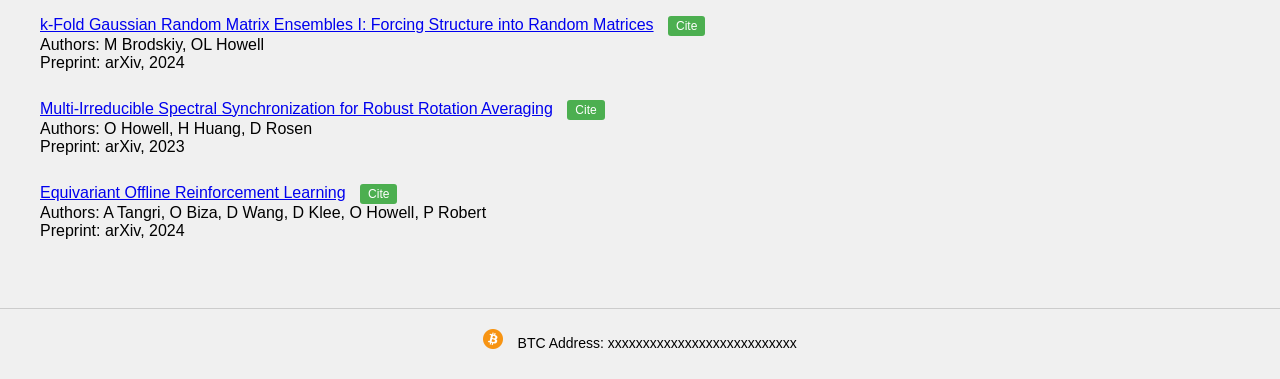
==== commit c8dd7f44: "Update index.html update" ====
--- a/index.html
+++ b/index.html
@@ -289,13 +289,10 @@
         However, there appears to be no reason why neural methods need humans at all.
     </p>
     <p>
-        Can problems in pure mathematics and theoretical physics be solved completely using neural reasoning 
-        methods with no human 'hints'? I strongly suspect the answer is yes. Initially, machine learning methods 
-        will require significant inductive bias to solve difficult problems. However, as both algorithms and 
-        methods scale up, it may be possible to train a single model that can solve pr oblems that have confounded 
-        humans since the dawn of history (e.g., the distribution of prime numbers) completely from scratch.
+        Can problems in pure biology, chemistry, mathematics and theoretical physics be solved completely using neural reasoning methods with no human 'hints'? I strongly suspect the answer is yes. Initially, machine learning methods will require significant inductive bias to solve difficult problems. However, as both algorithms and methods scale up, it may be possible to train a single model that can solve problems that have confounded humans since the dawn of history (e.g., the distribution of prime numbers, small molecule cures for pancreatic cancer, a quantum theory of gravity) completely from scratch.
     </p>
     <p><strong>"Holy Grail":</strong> A human-verifiable proof of the Riemann Hypothesis, generated via a neural network.</p>
+    <p><strong>"Holy Grail":</strong> Fully autonomous drug design. Fully autonomous means all lab work is done with robotics and all candidate selection and research decisions are completely done with LLMs.</p>
 </body>
 </ul>
 
@@ -345,7 +342,7 @@
                 <li><a href="https://www.intuganda.org/wp-content/uploads/kanzu_intug/class24/From-Third-World-to-First-World_The-Singapore-Story-1965-2000-Lee-Kwan-Yew.pdf" target="_blank">From Third World to First</a> by Lee Kuan Yew. Lee Kuan Yew is the founder of Singapore. Under his leadership, Singapore went from a third world country to a first world country in a matter of decades. There is a (actually apocryphal, he never said it) quote attributed to Lee Kuan Yew that I really like: "The history of civilization is a perpetual challenge on each side by fascism and socialism/communism, the same way that Odysseus found himself between between Scylla and Charybdis"  - <a href="https://www.youtube.com/watch?v=kGDqLeRuyCA" target="_blank">Politics is not a game of cards...</a></li>
                 <li><a href="https://mises.org/library/progress-and-decline" target="_blank">Progress and Decline</a> by Hans-Hermann Hoppe. Hoppe was a libertarian philosopher who was heavily influenced by the work of Ludwig von Mises. </li>
                 <li><a href="https://archive.org/details/world-order-kissinger" target="_blank">World Order</a> by Henry Kissinger. This book lays out what many viewed as the role of the United States during the Cold War.</li>
-                <li><a href="https://dokumen.pub/park-chung-hee-and-modern-korea-9780674659865-0674659864.html" target="_blank">Park Chung Hee and Modern Korea. This books is, in my opinion, the best background for understanding modern South Korean politics. I hope that US-South Korean diplomatic relations can be strengthened in the future.</a></li>
+                <li><a href="https://dokumen.pub/park-chung-hee-and-modern-korea-9780674659865-0674659864.html" target="_blank">Park Chung Hee and Modern Korea</a>. This book is, in my opinion, the best background for understanding modern South Korean politics. I hope that US-South Korean diplomatic relations can be strengthened in the future.</li>
             </ul>
             
             <h3 style="text-decoration: underline;">Music</h3>
@@ -438,6 +435,11 @@
 <h2 style="text-decoration: underline;">Publications:</h2>
 <ul>
 
+<a href="https://arxiv.org/abs/2412.10743" target="_blank">NeuralPLexer3: Accurate Biomolecular Complex Structure Prediction with Flow Models</a>
+<button class="cite-button" onclick="openCitationModal('neurips2025_neuralplexer')">Cite</button><br>
+Authors: Zhuoran Qiao, Feizhi Ding, Thomas Dresselhaus, Mia A. Rosenfeld, Xiaotian Han, Owen Howell, Aniketh Iyengar, Stephen Opalenski, Anders S. Christensen, Sai Krishna Sirumalla, Frederick R. Manby, Thomas F. Miller III, Matthew Welborn<br>
+Conference: NeurIPS 2025<br><br>
+
 <a href="https://proceedings.neurips.cc/paper_files/paper/2023/hash/93b3d975f9a2448964a906199db98a9d-Abstract-Conference.html" target="_blank">Equivariant single view pose prediction via induced and restriction representations</a>
 <button class="cite-button" onclick="openCitationModal('neurips2023')">Cite</button><br>
 Authors: O Howell, D Klee, O Biza, L Zhao, R Walters<br>
@@ -483,14 +485,14 @@
 <h2 style="text-decoration: underline;">Preprints:</h2>
 <ul>
 
+<a href="https://arxiv.org/abs/2510.21121" target="_blank">Generalizable Hierarchical Skill Learning via Object-Centric Representation</a>
+<button class="cite-button" onclick="openCitationModal('arxiv2025_generalizable')">Cite</button><br>
+Authors: Haibo Zhao, Yu Qi, Boce Hu, Yizhe Zhu, Ziyan Chen, Heng Tian, Xupeng Zhu, Owen Howell, Haojie Huang, Robin Walters, Dian Wang, Robert Platt<br>
+Preprint: arXiv, 2025<br><br>
+
 <a href="https://arxiv.org/abs/2504.13241" target="_blank">Recursive Deep Inverse Reinforcement Learning </a>
 <button class="cite-button" onclick="openCitationModal('arxiv2025_rdirl')">Cite</button><br>
 Authors: Paul Ghanem, Michael Potter, Owen Howell, Pau Closas, Alireza Ramezani, Deniz Erdogmus, Tales Imbiriba <br>
-Preprint: arXiv, 2025<br><br>
-
-<a href="https://arxiv.org/abs/2412.10743" target="_blank">NeuralPLexer3: Accurate Biomolecular Complex Structure Prediction with Flow Models</a>
-<button class="cite-button" onclick="openCitationModal('arxiv2025_neuralplexer')">Cite</button><br>
-Authors: Zhuoran Qiao, Feizhi Ding, Thomas Dresselhaus, Mia A. Rosenfeld, Xiaotian Han, Owen Howell, Aniketh Iyengar, Stephen Opalenski, Anders S. Christensen, Sai Krishna Sirumalla, Frederick R. Manby, Thomas F. Miller III, Matthew Welborn<br>
 Preprint: arXiv, 2025<br><br>
 
 <a href="https://arxiv.org/abs/2405.01727" target="_blank">k-Fold Gaussian Random Matrix Ensembles I: Forcing Structure into Random Matrices</a>
@@ -728,7 +730,6 @@
         });
     </script>
 
-    <!-- Citation Modal -->
     <div id="citationModal" class="citation-modal">
         <div class="citation-modal-content">
             <span class="citation-close" onclick="closeCitationModal()">&times;</span>
@@ -741,86 +742,92 @@
     <script>
         // Citation data object
         const citations = {
+            'neurips2025_neuralplexer': `@inproceedings{qiao2025neuralplexer3,
+ title={NeuralPLexer3: Accurate Biomolecular Complex Structure Prediction with Flow Models},
+ author={Qiao, Zhuoran and Ding, Feizhi and Dresselhaus, Thomas and Rosenfeld, Mia A. and Han, Xiaotian and Howell, Owen and Iyengar, Aniketh and Opalenski, Stephen and Christensen, Anders S. and Sirumalla, Sai Krishna and Manby, Frederick R. and Miller III, Thomas F. and Welborn, Matthew},
+ booktitle={Advances in Neural Information Processing Systems},
+ year={2025}
+}`,
             'neurips2023': `@inproceedings{howell2023equivariant,
-  title={Equivariant single view pose prediction via induced and restriction representations},
-  author={Howell, Owen and Klee, Daniel and Biza, Ondrej and Zhao, Linfeng and Walters, Robin},
-  booktitle={Advances in Neural Information Processing Systems},
-  year={2024}
+ title={Equivariant single view pose prediction via induced and restriction representations},
+ author={Howell, Owen and Klee, Daniel and Biza, Ondrej and Zhao, Linfeng and Walters, Robin},
+ booktitle={Advances in Neural Information Processing Systems},
+ year={2024}
 }`,
             'iclr2024': `@inproceedings{huang2024fourier,
-  title={Fourier transporter: Bi-equivariant robotic manipulation in 3D},
-  author={Huang, Hao and Howell, Owen and Wang, Dian and Zhu, Xupeng and Walters, Robin and Platt, Robert},
-  booktitle={International Conference on Learning Representations},
-  year={2024}
+ title={Fourier transporter: Bi-equivariant robotic manipulation in 3D},
+ author={Huang, Hao and Howell, Owen and Wang, Dian and Zhu, Xupeng and Walters, Robin and Platt, Robert},
+ booktitle={International Conference on Learning Representations},
+ year={2024}
 }`,
             'wafr2024': `@inproceedings{zhao2024equivariant,
-  title={Equivariant Action Sampling for Reinforcement Learning and Planning},
-  author={Zhao, Linfeng and Howell, Owen and Zhu, Xupeng and Park, J Yeon and Zhang, Zhenyu and Walters, Robin and Wong, L.S.},
-  booktitle={Workshop on the Algorithmic Foundations of Robotics},
-  year={2024}
+ title={Equivariant Action Sampling for Reinforcement Learning and Planning},
+ author={Zhao, Linfeng and Howell, Owen and Zhu, Xupeng and Park, J Yeon and Zhang, Zhenyu and Walters, Robin and Wong, L.S.},
+ booktitle={Workshop on the Algorithmic Foundations of Robotics},
+ year={2024}
 }`,
             'prl2019': `@article{howell2019asymptotic,
-  title={Asymptotic prethermalization in periodically driven classical spin chains},
-  author={Howell, Owen and Weinberg, Phillip and Sels, Dries and Polkovnikov, Anatoli and Bukov, Marin},
-  journal={Physical Review Letters},
-  volume={122},
-  number={1},
-  pages={010602},
-  year={2019},
-  publisher={APS}
+ title={Asymptotic prethermalization in periodically driven classical spin chains},
+ author={Howell, Owen and Weinberg, Phillip and Sels, Dries and Polkovnikov, Anatoli and Bukov, Marin},
+ journal={Physical Review Letters},
+ volume={122},
+ number={1},
+ pages={010602},
+ year={2019},
+ publisher={APS}
 }`,
             'icml2025': `@inproceedings{zhao2025hierarchical,
-  title={Hierarchical Equivariant Policy via Frame Transfer},
-  author={Zhao, Haibo and Wang, Dian and Zhu, Yizhe and Zhu, Xupeng and Howell, Owen and Zhao, Linfeng and Qian, Yaoyao and Walters, Robin and Platt, Robert},
-  booktitle={International Conference on Machine Learning},
-  year={2025}
+ title={Hierarchical Equivariant Policy via Frame Transfer},
+ author={Zhao, Haibo and Wang, Dian and Zhu, Yizhe and Zhu, Xupeng and Howell, Owen and Zhao, Linfeng and Qian, Yaoyao and Walters, Robin and Platt, Robert},
+ booktitle={International Conference on Machine Learning},
+ year={2025}
 }`,
             'jpa2020': `@article{howell2020machine,
-  title={Machine learning as ecology},
-  author={Howell, Owen and Wenping, Chen and Marsland, Robert and Mehta, Pankaj},
-  journal={Journal of Physics A: Mathematical and Theoretical},
-  year={2020},
-  publisher={IOP Publishing}
+ title={Machine learning as ecology},
+ author={Howell, Owen and Wenping, Chen and Marsland, Robert and Mehta, Pankaj},
+ journal={Journal of Physics A: Mathematical and Theoretical},
+ year={2020},
+ publisher={IOP Publishing}
 }`,
             'pnas2021': `@article{marsland2021tregs,
-  title={Tregs self-organize into a computing ecosystem and implement a sophisticated optimization algorithm for mediating immune response},
-  author={Marsland III, Robert and Howell, Owen and Mayer, Aleena and Mehta, Pankaj},
-  journal={Proceedings of the National Academy of Sciences},
-  volume={118},
-  number={1},
-  pages={e2011709118},
-  year={2021},
-  publisher={National Acad Sciences}
+ title={Tregs self-organize into a computing ecosystem and implement a sophisticated optimization algorithm for mediating immune response},
+ author={Marsland III, Robert and Howell, Owen and Mayer, Aleena and Mehta, Pankaj},
+ journal={Proceedings of the National Academy of Sciences},
+ volume={118},
+ number={1},
+ pages={e2011709118},
+ year={2021},
+ publisher={National Acad Sciences}
+}`,
+            'arxiv2025_generalizable': `@article{zhao2025generalizable,
+ title={Generalizable Hierarchical Skill Learning via Object-Centric Representation},
+ author={Zhao, Haibo and Qi, Yu and Hu, Boce and Zhu, Yizhe and Chen, Ziyan and Tian, Heng and Zhu, Xupeng and Howell, Owen and Huang, Haojie and Walters, Robin and Wang, Dian and Platt, Robert},
+ journal={arXiv preprint arXiv:2510.21121},
+ year={2025}
 }`,
             'arxiv2025_rdirl': `@article{ghanem2025recursive,
-  title={Recursive Deep Inverse Reinforcement Learning},
-  author={Ghanem, Paul and Potter, Michael and Howell, Owen and Closas, Pau and Ramezani, Alireza and Erdogmus, Deniz and Imbiriba, Tales},
-  journal={arXiv preprint arXiv:2504.13241},
-  year={2025}
-}`,
-            'arxiv2025_neuralplexer': `@article{qiao2025neuralplexer3,
-  title={NeuralPLexer3: Accurate Biomolecular Complex Structure Prediction with Flow Models},
-  author={Qiao, Zhuoran and Ding, Feizhi and Dresselhaus, Thomas and Rosenfeld, Mia A. and Han, Xiaotian and Howell, Owen and Iyengar, Aniketh and Opalenski, Stephen and Christensen, Anders S. and Sirumalla, Sai Krishna and Manby, Frederick R. and Miller III, Thomas F. and Welborn, Matthew},
-  journal={arXiv preprint arXiv:2412.10743},
-  year={2025}
+ title={Recursive Deep Inverse Reinforcement Learning},
+ author={Ghanem, Paul and Potter, Michael and Howell, Owen and Closas, Pau and Ramezani, Alireza and Erdogmus, Deniz and Imbiriba, Tales},
+ journal={arXiv preprint arXiv:2504.13241},
+ year={2025}
 }`,
             'arxiv2024_kfold': `@article{brodskiy2024kfold,
-  title={k-Fold Gaussian Random Matrix Ensembles I: Forcing Structure into Random Matrices},
-  author={Brodskiy, M and Howell, OL},
-  journal={arXiv preprint arXiv:2405.01727},
-  year={2024}
+ title={k-Fold Gaussian Random Matrix Ensembles I: Forcing Structure into Random Matrices},
+ author={Brodskiy, M and Howell, OL},
+ journal={arXiv preprint arXiv:2405.01727},
+ year={2024}
 }`,
             'arxiv2023_multiirreducible': `@article{howell2023multiirreducible,
-  title={Multi-Irreducible Spectral Synchronization for Robust Rotation Averaging},
-  author={Howell, Owen and Huang, Hao and Rosen, David},
-  journal={arXiv preprint arXiv:2311.16544},
-  year={2023}
+ title={Multi-Irreducible Spectral Synchronization for Robust Rotation Averaging},
+ author={Howell, Owen and Huang, Hao and Rosen, David},
+ journal={arXiv preprint arXiv:2311.16544},
+ year={2023}
 }`,
             'arxiv2024_equivariant': `@article{tangri2024equivariant,
-  title={Equivariant Offline Reinforcement Learning},
-  author={Tangri, A and Biza, O and Wang, D and Klee, D and Howell, O and Robert, P},
-  journal={arXiv preprint arXiv:2406.13961},
-  year={2024}
+ title={Equivariant Offline Reinforcement Learning},
+ author={Tangri, A and Biza, O and Wang, D and Klee, D and Howell, O and Robert, P},
+ journal={arXiv preprint arXiv:2406.13961},
+ year={2024}
 }`
         };
 
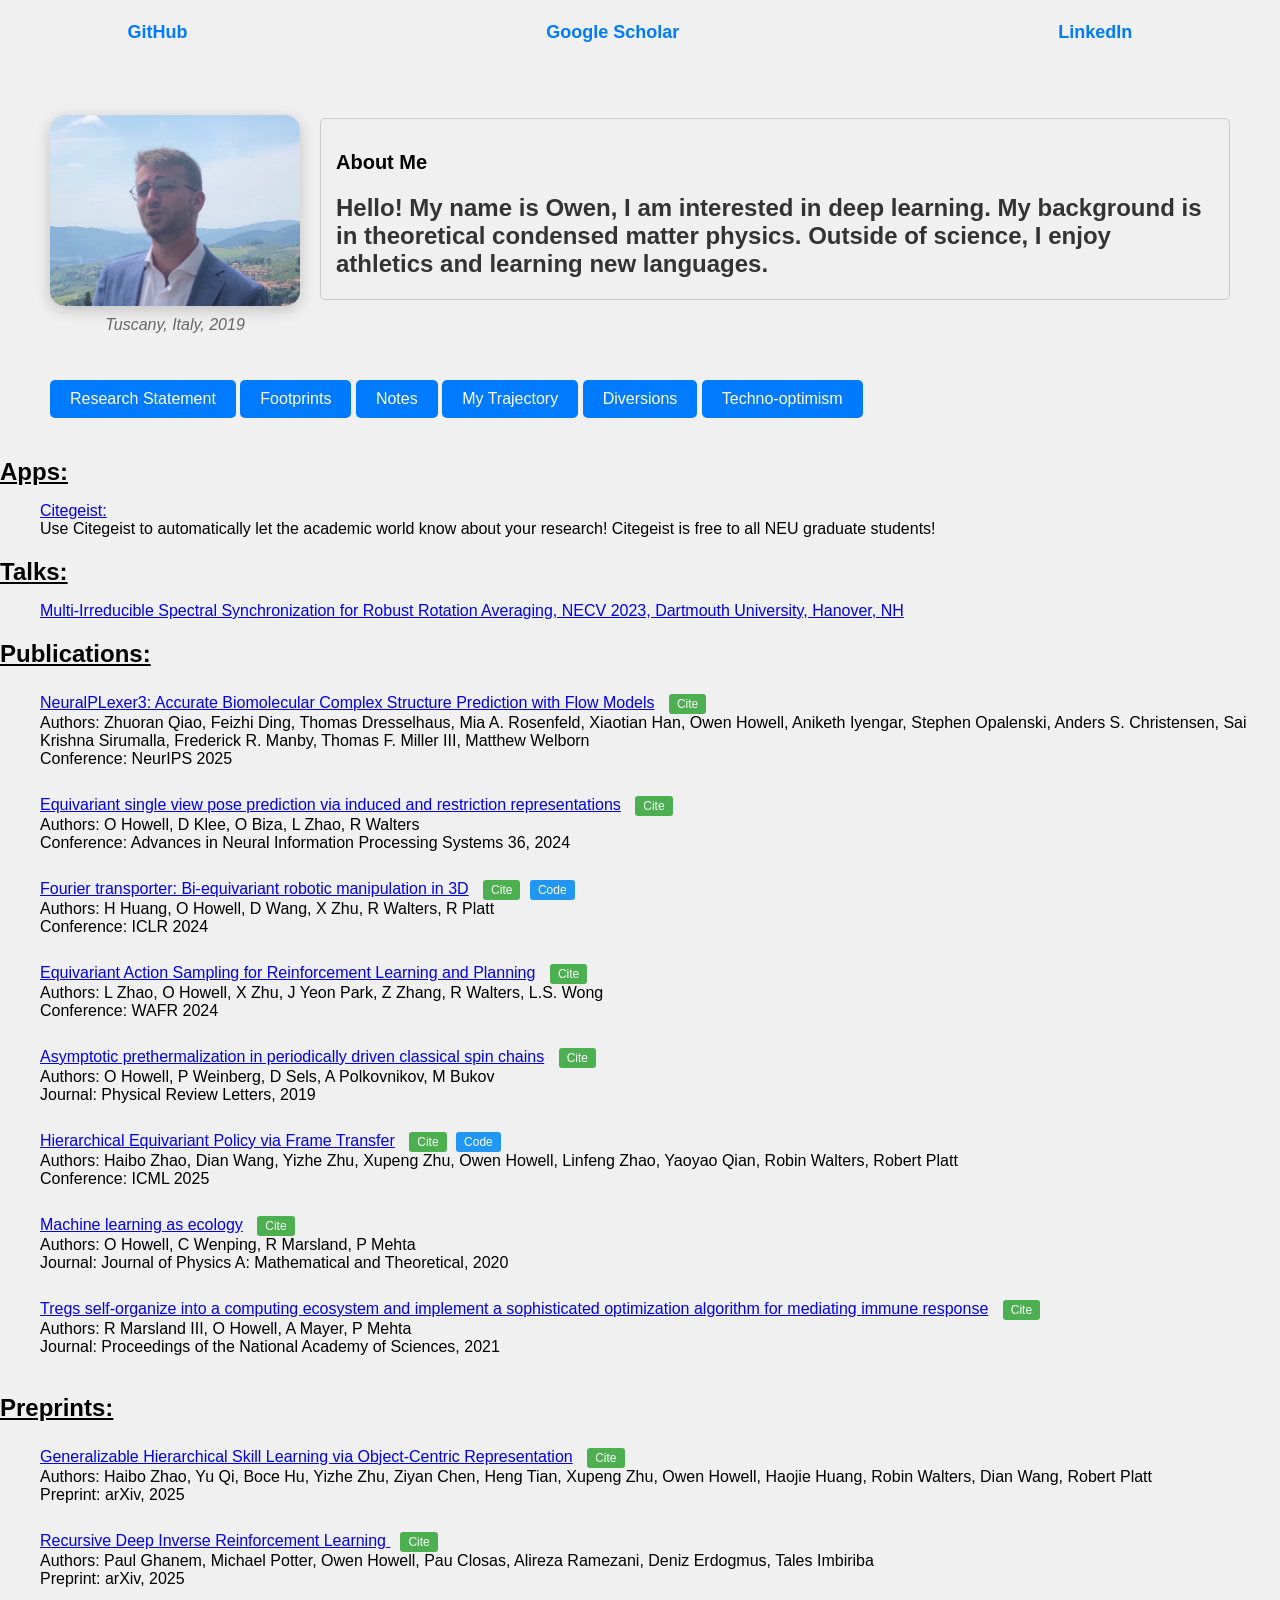
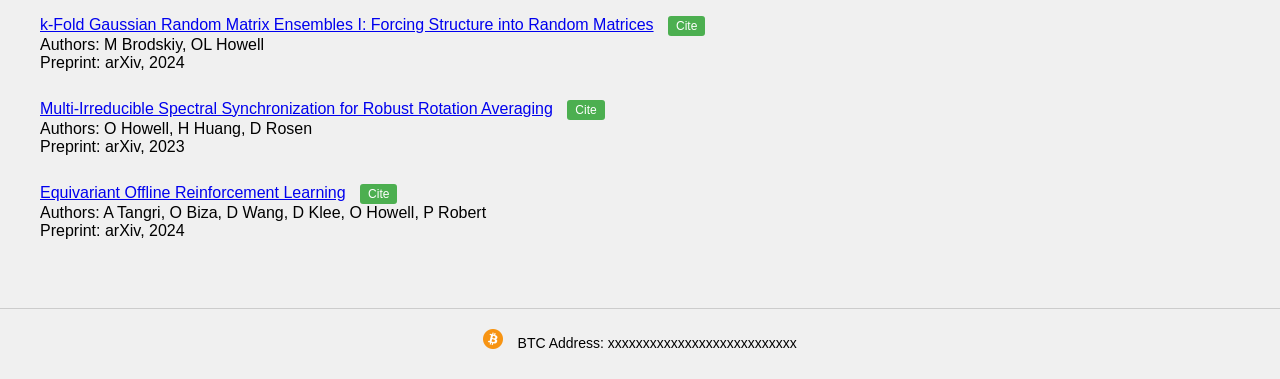
==== commit db1e2555: "updated traj" ====
--- a/index.html
+++ b/index.html
@@ -270,6 +270,7 @@
 <button onclick="toggleNotes()">Notes</button>
 <button onclick="toggleTrajectory()">My Trajectory</button>
 <button onclick="toggleDiversions()">Diversions</button>
+<button onclick="toggleVision()">Techno-optimism</button>
 <ul class="favorite-books-list" id="booksList">
 <body>
     <h1 style="text-decoration: underline;">Neural Simulation</h1>
@@ -343,18 +344,42 @@
                 <li><a href="https://mises.org/library/progress-and-decline" target="_blank">Progress and Decline</a> by Hans-Hermann Hoppe. Hoppe was a libertarian philosopher who was heavily influenced by the work of Ludwig von Mises. </li>
                 <li><a href="https://archive.org/details/world-order-kissinger" target="_blank">World Order</a> by Henry Kissinger. This book lays out what many viewed as the role of the United States during the Cold War.</li>
                 <li><a href="https://dokumen.pub/park-chung-hee-and-modern-korea-9780674659865-0674659864.html" target="_blank">Park Chung Hee and Modern Korea</a>. This book is, in my opinion, the best background for understanding modern South Korean politics. I hope that US-South Korean diplomatic relations can be strengthened in the future.</li>
+                <li><a href="https://en.wikipedia.org/wiki/The_Sickness_unto_Death" target="_blank">The Sickness unto Death</a> by Søren Kierkegaard. This book is one of the founding texts of Christian existentialism. Kierkegaard is one of my favorite authors.</li>
             </ul>
             
             <h3 style="text-decoration: underline;">Music</h3>
-            <ul>
+            <p>I listen to death metal, classical, ambient, and city pop.</p>
+
+            <h4 style="margin-left: 20px;">Classical</h4>
+            <ul style="margin-left: 20px;">
                 <li><a href="https://www.youtube.com/watch?v=vOvXhyldUko&list=RDvOvXhyldUko&start_radio=1" target="_blank">Symphony No.5</a> and <a href="https://www.youtube.com/watch?v=sA7BPdZgxGk&list=RDsA7BPdZgxGk&start_radio=1" target="_blank">Symphony No 3</a> by Mahler (Abbado, Lucerne Festival Orchestra 2004; Leonard Bernstein, 1972). Symphony No.5 is my favorite symphony.</li>
+            </ul>
+
+            <h4 style="margin-left: 20px;">Death Metal</h4>
+            <ul style="margin-left: 20px;">
+                <li><a href="https://www.youtube.com/watch?v=nu58T7_9e1A&list=RDnu58T7_9e1A&start_radio=1" target="_blank">Filosofem</a>, <a href="https://www.youtube.com/watch?v=jyUeLgKrS50&list=RDjyUeLgKrS50&start_radio=1" target="_blank">War (Cover)</a>, <a href="https://www.youtube.com/watch?v=MYDBar-0M_4&list=RDMYDBar-0M_4&start_radio=1" target="_blank">War (instrumental)</a>, and <a href="https://www.youtube.com/watch?v=9emO9qo4FwE&list=RDjyUeLgKrS50&index=22" target="_blank">Freezing Moon</a> by Burzum</li>
+            </ul>
+
+            <h4 style="margin-left: 20px;">Ambient</h4>
+            <ul style="margin-left: 20px;">
                 <li><a href="https://www.youtube.com/watch?v=XSsRrlM3tNg&list=RDXSsRrlM3tNg&start_radio=1" target="_blank">Клетка</a> by Molchat Doma</li>
                 <li><a href="https://www.youtube.com/watch?v=FDFqzVy2nI0" target="_blank">late night vibes</a> - Calm Vaporwave/Deep Ambient mix</li>
                 <li><a href="https://www.youtube.com/watch?v=EIQ6wLUeXN8&list=RDEIQ6wLUeXN8&start_radio=1" target="_blank">Fahrenheit</a> by Neon Nox</li>
+                <li><a href="https://www.youtube.com/watch?v=mcEr67QaU0I" target="_blank">Dreamcatcher</a> by Neon Nox</li>
+                <li><a href="https://www.youtube.com/watch?v=ZBEi7Sq9KTU" target="_blank">Syndicate Shadow</a> by Neon Nox</li>
                 <li><a href="https://www.youtube.com/watch?v=amKt8ttja1E&list=RDamKt8ttja1E&start_radio=1" target="_blank">Nightstalker</a> and <a href="https://www.youtube.com/watch?v=-KkQrc7k00A&list=RD-KkQrc7k00A&start_radio=1" target="_blank">floating museum</a> from Ghost In The Shell (1995)</li>
                 <li><a href="https://www.youtube.com/watch?v=tMgkt9jdjTU&list=RDtMgkt9jdjTU&start_radio=1" target="_blank">Kyoto</a>, <a href="https://www.youtube.com/watch?v=stgrSjynPKs&list=RDstgrSjynPKs&start_radio=1" target="_blank">Hurt</a>, and <a href="https://www.youtube.com/watch?v=ibcvCQs_Seg&list=RDibcvCQs_Seg&start_radio=1" target="_blank">UNKNOWN DEATH 2002</a> by Yung Lean</li>
-                <li><a href="https://www.youtube.com/watch?v=nu58T7_9e1A&list=RDnu58T7_9e1A&start_radio=1" target="_blank">Filosofem</a>, <a href="https://www.youtube.com/watch?v=jyUeLgKrS50&list=RDjyUeLgKrS50&start_radio=1" target="_blank">War (Cover)</a>, <a href="https://www.youtube.com/watch?v=MYDBar-0M_4&list=RDMYDBar-0M_4&start_radio=1" target="_blank">War (instrumental)</a>, and <a href="https://www.youtube.com/watch?v=9emO9qo4FwE&list=RDjyUeLgKrS50&index=22" target="_blank">Freezing Moon</a> by Burzum</li>
                 <li><a href="https://www.youtube.com/watch?v=zbQjtm-20Ak&list=RDzbQjtm-20Ak&start_radio=1" target="_blank">bladee - RED CROSS</a></li>
+            </ul>
+
+            <h4 style="margin-left: 20px;">City Pop</h4>
+            <p style="margin-left: 20px;">City pop is a loosely defined form of Japanese pop music that emerged in the mid-1970s and peaked in popularity during the 1980s. City pop was characterized by an optimism, probably influenced by the post-war boom of the Japanese tech and culture economy.</p>
+            <ul style="margin-left: 20px;">
+                <li><a href="https://www.youtube.com/watch?v=_sOKkON_UnQ" target="_blank">4:00 A.M.</a></li>
+                <li><a href="https://www.youtube.com/watch?v=QNYT9wVwQ8A" target="_blank">Miki Matsubara - Stay With Me</a></li>
+                <li><a href="https://www.youtube.com/watch?v=4X7ZvpwBiKA" target="_blank">Flyday Chinatown by Yasuha</a></li>
+                <li><a href="https://www.youtube.com/watch?v=2Kt8HP1VEPU" target="_blank">Meiko Nakahara - Fantasy (1982)</a></li>
+                <li><a href="https://www.youtube.com/watch?v=ckRSn2zWt_o&list=RDckRSn2zWt_o&start_radio=1" target="_blank">Anri - Shyness Boy</a></li>
             </ul>
             
             <h3 style="text-decoration: underline;">Speeches</h3>
@@ -393,9 +418,15 @@
 
         </div>
 
+        <div id="visionContent" style="display: none;">
+            <h2 style="text-decoration: underline;">Techno-optimism</h2>
+            <p style="font-size: 20px;">I am a techno-optimist, meaning that I believe that technology, combined with free market principles and level-headed government, will lead to an age of prosperity for the United States of America. I am excited about superintelligence, cybernetics, robotics, biohacking, next generation manufacturing, commercial space travel, seasteading and green/clean/nuclear energy! I am fundamentally opposed to (and, like every patriotic American, willing to die to prevent) the spread of the parasite known as democratic socialism.</p>
+            <p style="font-size: 20px;"><a href="https://www.youtube.com/watch?v=1jLy8ge4_Jg" target="_blank">Techno-optimism</a></p>
+        </div>
+
         <ul class="trajectory-content" id="trajectoryContent" style="display: none;">
             <li>Education: <a href="https://www.bu.edu" target="_blank">BU</a> → <a href="https://www.uchicago.edu" target="_blank">University of Chicago</a> → <a href="https://www.northeastern.edu" target="_blank">NEU</a></li>
-            <li>Professional Experience: <a href="https://www.mpib-berlin.mpg.de" target="_blank">Max Planck Institute</a> → <a href="https://www.iambic.ai" target="_blank">Iambic</a> → <a href="https://rai-inst.com" target="_blank">Boston Dynamics AI Institute</a></li>
+            <li>Professional Experience: <a href="https://www.mpib-berlin.mpg.de" target="_blank">Max Planck Institute</a> → <a href="https://www.iambic.ai" target="_blank">Iambic</a> → <a href="https://rai-inst.com" target="_blank">Boston Dynamics AI Institute</a> → <a href="https://www.terraytx.com" target="_blank">Terray Therapeutics</a></li>
             <li>Research Summary: I am interested in deep learning, specifically applied to problems in physical science.</li>
             <li>Special Thanks: I would like to express my sincere gratitude to the National Science Foundation (and the U.S. taxpayer) for generous financial support.</li>
             </ul>
@@ -596,6 +627,7 @@
             const footprintsGallery = document.getElementById('footprintsGallery');
             const notesList = document.getElementById('notesList');
             const diversionsContent = document.getElementById('diversionsContent');
+            const visionContent = document.getElementById('visionContent');
             const backButton = document.getElementById('backToPublications');
 
             // Hide all other sections
@@ -604,6 +636,7 @@
             footprintsGallery.style.display = 'none';
             notesList.style.display = 'none';
             diversionsContent.style.display = 'none';
+            visionContent.style.display = 'none';
 
             // Show trajectory section
             trajectoryContent.style.display = 'block';
@@ -617,6 +650,7 @@
             const notesList = document.getElementById('notesList');
             const trajectoryContent = document.getElementById('trajectoryContent');
             const diversionsContent = document.getElementById('diversionsContent');
+            const visionContent = document.getElementById('visionContent');
             const backButton = document.getElementById('backToPublications');
 
             // Hide all other sections
@@ -625,6 +659,7 @@
             notesList.style.display = 'none';
             trajectoryContent.style.display = 'none';
             diversionsContent.style.display = 'none';
+            visionContent.style.display = 'none';
 
             // Toggle books section
             booksList.style.display = booksList.style.display === 'none' ? 'block' : 'block';
@@ -638,6 +673,7 @@
             const notesList = document.getElementById('notesList');
             const trajectoryContent = document.getElementById('trajectoryContent');
             const diversionsContent = document.getElementById('diversionsContent');
+            const visionContent = document.getElementById('visionContent');
             const backButton = document.getElementById('backToPublications');
 
             // Hide all other sections
@@ -646,6 +682,7 @@
             notesList.style.display = 'none';
             trajectoryContent.style.display = 'none';
             diversionsContent.style.display = 'none';
+            visionContent.style.display = 'none';
 
             // Toggle footprints section
             footprintsGallery.style.display = footprintsGallery.style.display === 'none' ? 'flex' : 'flex';
@@ -659,6 +696,7 @@
             const footprintsGallery = document.getElementById('footprintsGallery');
             const trajectoryContent = document.getElementById('trajectoryContent');
             const diversionsContent = document.getElementById('diversionsContent');
+            const visionContent = document.getElementById('visionContent');
             const backButton = document.getElementById('backToPublications');
 
             // Hide all other sections
@@ -667,6 +705,7 @@
             footprintsGallery.style.display = 'none';
             trajectoryContent.style.display = 'none';
             diversionsContent.style.display = 'none';
+            visionContent.style.display = 'none';
 
             // Toggle notes section
             notesList.style.display = notesList.style.display === 'none' ? 'block' : 'block';
@@ -680,6 +719,7 @@
             const footprintsGallery = document.getElementById('footprintsGallery');
             const notesList = document.getElementById('notesList');
             const trajectoryContent = document.getElementById('trajectoryContent');
+            const visionContent = document.getElementById('visionContent');
             const backButton = document.getElementById('backToPublications');
 
             // Hide all other sections
@@ -688,9 +728,33 @@
             footprintsGallery.style.display = 'none';
             notesList.style.display = 'none';
             trajectoryContent.style.display = 'none';
+            visionContent.style.display = 'none';
 
             // Toggle diversions section
             diversionsContent.style.display = diversionsContent.style.display === 'none' ? 'block' : 'block';
+            backButton.style.display = 'block';
+        }
+
+        function toggleVision() {
+            const visionContent = document.getElementById('visionContent');
+            const publications = document.getElementById('publications');
+            const booksList = document.getElementById('booksList');
+            const footprintsGallery = document.getElementById('footprintsGallery');
+            const notesList = document.getElementById('notesList');
+            const trajectoryContent = document.getElementById('trajectoryContent');
+            const diversionsContent = document.getElementById('diversionsContent');
+            const backButton = document.getElementById('backToPublications');
+
+            // Hide all other sections
+            publications.style.display = 'none';
+            booksList.style.display = 'none';
+            footprintsGallery.style.display = 'none';
+            notesList.style.display = 'none';
+            trajectoryContent.style.display = 'none';
+            diversionsContent.style.display = 'none';
+
+            // Toggle vision section
+            visionContent.style.display = visionContent.style.display === 'none' ? 'block' : 'block';
             backButton.style.display = 'block';
         }
 
@@ -701,6 +765,7 @@
             const notesList = document.getElementById('notesList');
             const trajectoryContent = document.getElementById('trajectoryContent');
             const diversionsContent = document.getElementById('diversionsContent');
+            const visionContent = document.getElementById('visionContent');
             const backButton = document.getElementById('backToPublications');
 
             // Show publications and hide all other sections
@@ -710,6 +775,7 @@
             notesList.style.display = 'none';
             trajectoryContent.style.display = 'none';
             diversionsContent.style.display = 'none';
+            visionContent.style.display = 'none';
             backButton.style.display = 'none';
         }
 
